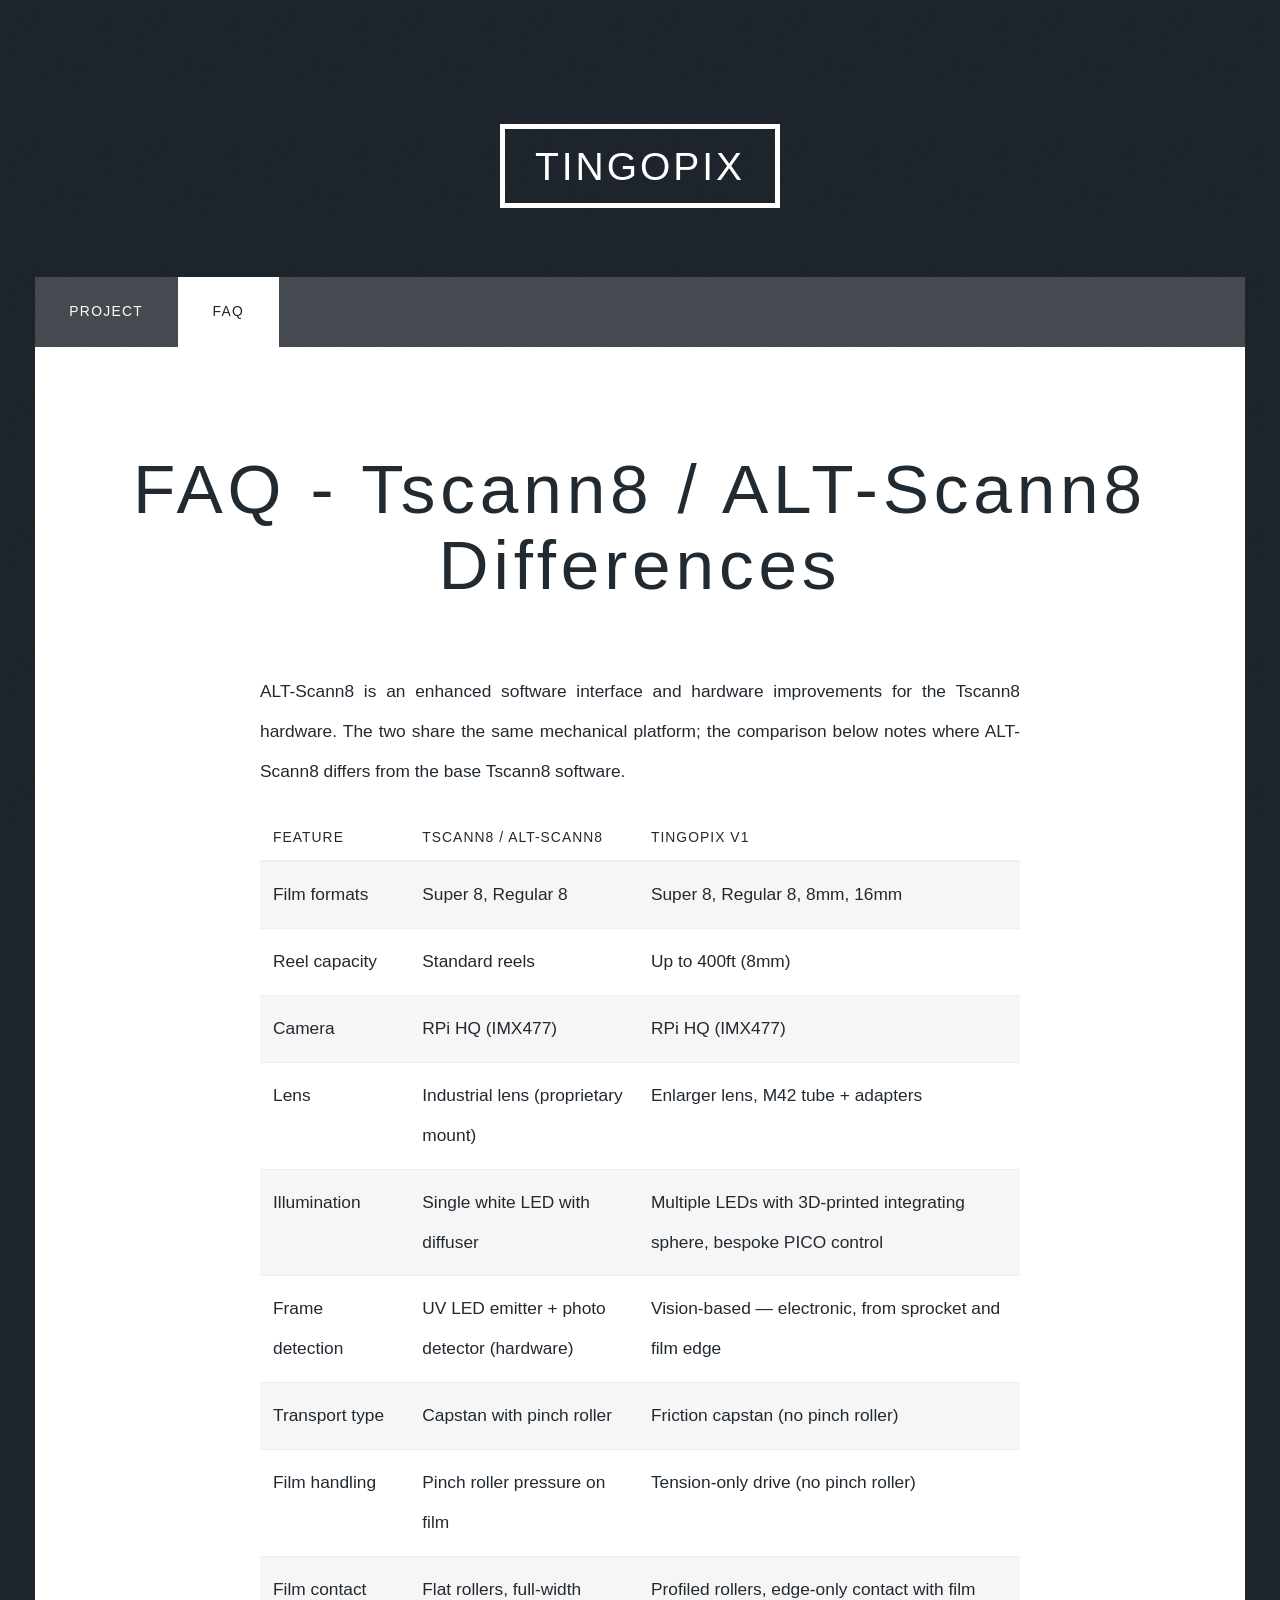
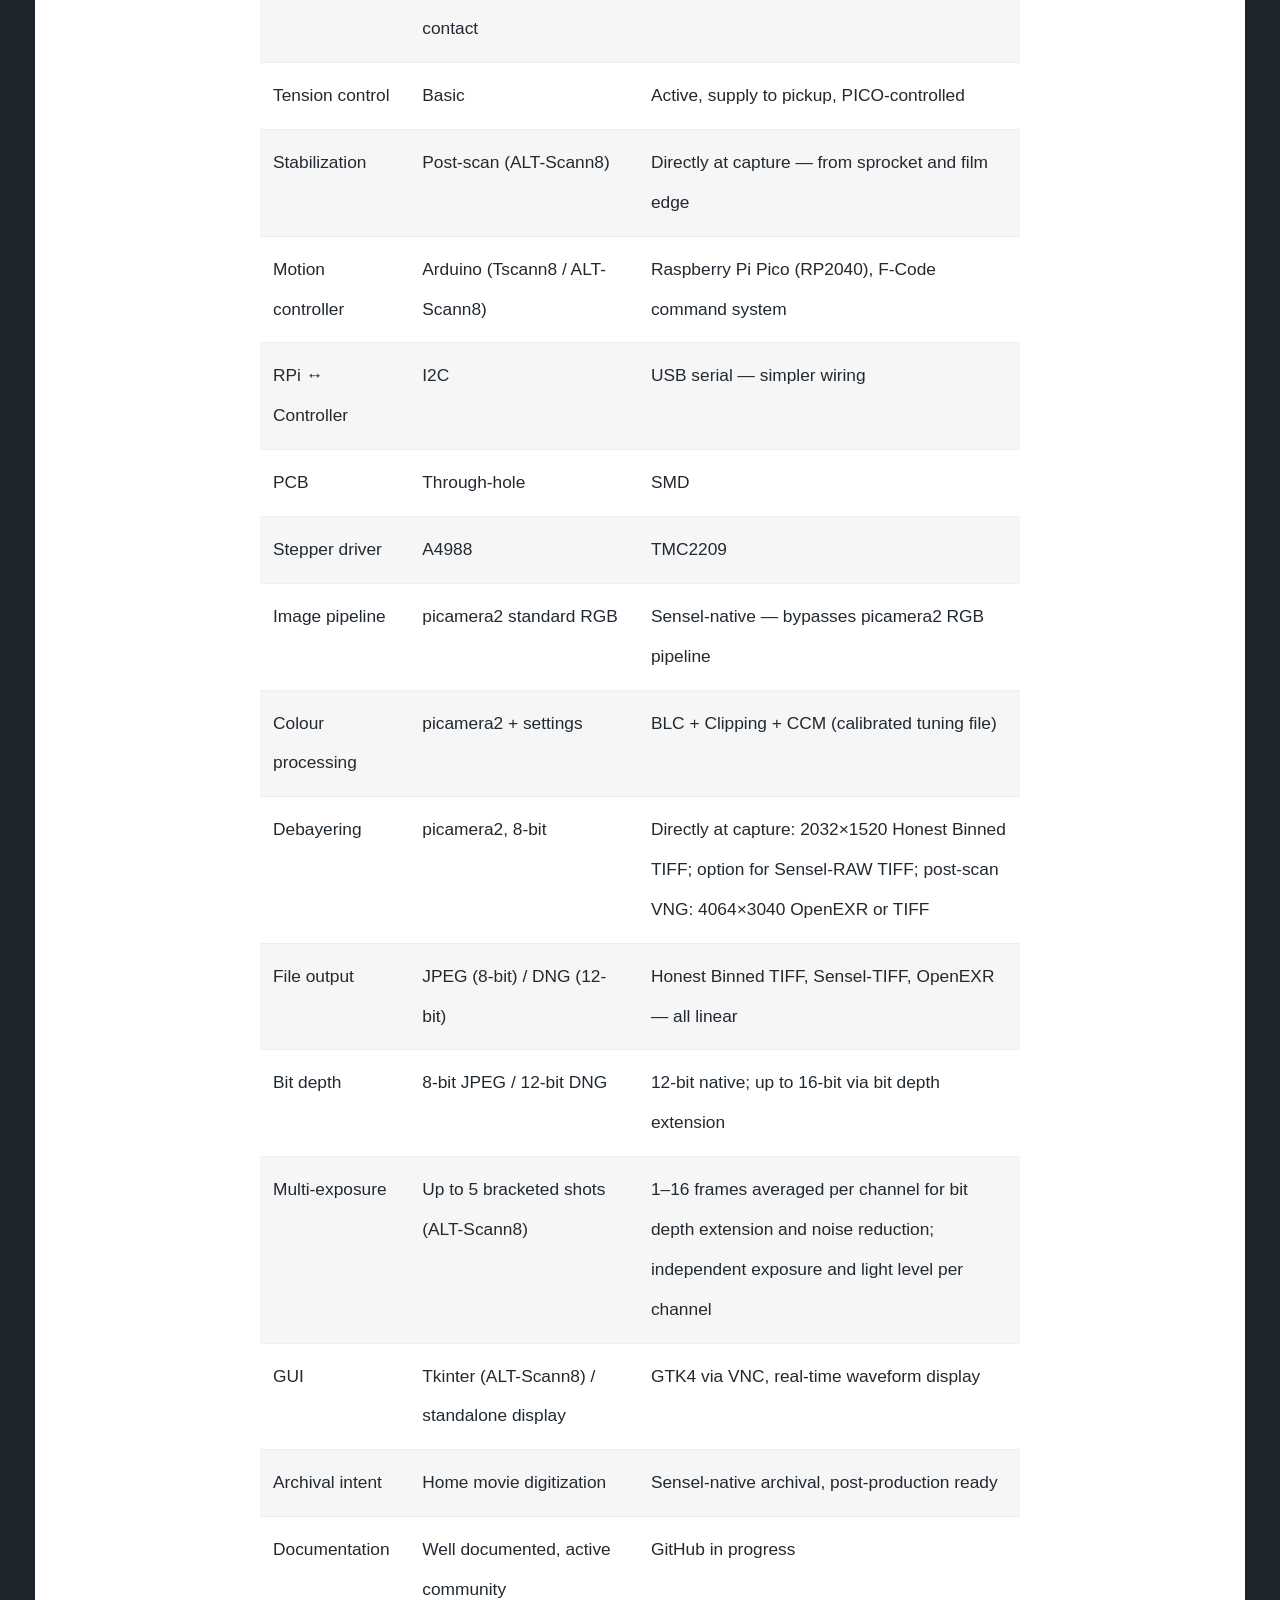
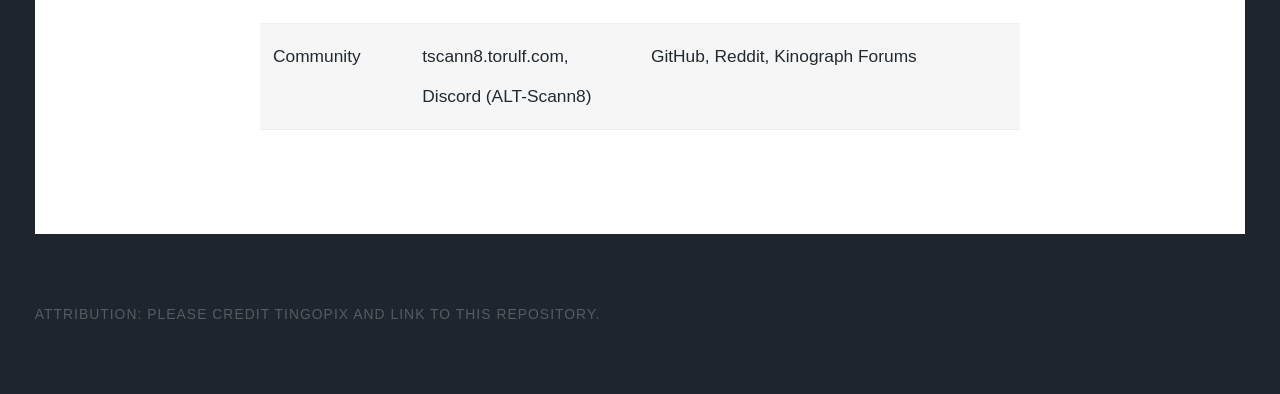
==== faq-tscann8-alt-scann8/index.html @ c9a49370 "Updated from Publii" ====
<!DOCTYPE html><html lang="en-us"><head><meta charset="utf-8"><meta http-equiv="X-UA-Compatible" content="IE=edge"><meta name="viewport" content="width=device-width,initial-scale=1,user-scalable=no"><title>FAQ - Tscann8 / ALT-Scann8 Differences - Tingopix</title><meta name="description" content="ALT-Scann8 is an enhanced software interface and hardware improvements for the Tscann8 hardware. The two share the same mechanical platform; the comparison below&hellip;"><meta name="generator" content="Publii Open-Source CMS for Static Site"><link rel="canonical" href="https://tingopix.github.io/faq-tscann8-alt-scann8/"><link rel="alternate" type="application/atom+xml" href="https://tingopix.github.io/feed.xml" title="Tingopix - RSS"><meta property="og:title" content="FAQ - Tscann8 / ALT-Scann8 Differences"><meta property="og:site_name" content="Tingopix"><meta property="og:description" content="ALT-Scann8 is an enhanced software interface and hardware improvements for the Tscann8 hardware. The two share the same mechanical platform; the comparison below&hellip;"><meta property="og:url" content="https://tingopix.github.io/faq-tscann8-alt-scann8/"><meta property="og:type" content="article"><link rel="stylesheet" href="https://tingopix.github.io/assets/css/fontawesome-all.min.css?v=85514f933f9e0b82460af63f1a403fa5"><link rel="stylesheet" href="https://tingopix.github.io/assets/css/style.css?v=fbf303c7763dff1ebc88959c16ccc90d"><noscript><link rel="stylesheet" href="https://tingopix.github.io/assets/css/noscript.css?v=efa867a99f5064d6729e4dc2008ad50b"></noscript><script type="application/ld+json">{"@context":"http://schema.org","@type":"Article","mainEntityOfPage":{"@type":"WebPage","@id":"https://tingopix.github.io/faq-tscann8-alt-scann8/"},"headline":"FAQ - Tscann8 / ALT-Scann8 Differences","datePublished":"2026-04-12T05:18-04:00","dateModified":"2026-04-12T05:22-04:00","description":"ALT-Scann8 is an enhanced software interface and hardware improvements for the Tscann8 hardware. The two share the same mechanical platform; the comparison below&hellip;","author":{"@type":"Person","name":"Tingopix","url":"https://tingopix.github.io/authors/tingopix/"},"publisher":{"@type":"Organization","name":"Tingopix"}}</script><style>#wrapper > .bg {
               background-image: url(https://tingopix.github.io/assets/images/overlay.png), linear-gradient(0deg, rgba(0, 0, 0, 0.1), rgba(0, 0, 0, 0.1)), url();
           }</style><noscript><style>img[loading] {
                    opacity: 1;
                }</style></noscript></head><body class="is-preload page-template"><div id="wrapper"><header id="header"><a class="logo" href="https://tingopix.github.io/">Tingopix</a></header><nav id="nav"><ul class="links"><li><a href="https://tingopix.github.io/" target="_self">Project</a></li><li class="active"><a href="https://tingopix.github.io/faq-tscann8-alt-scann8/" target="_self">FAQ</a></li></ul></nav><main id="main"><article class="post"><header class="major"><h1>FAQ - Tscann8 / ALT-Scann8 Differences</h1><p class="post__inner"></p></header><div class="post__inner post__entry"><p class="font-claude-response-body break-words whitespace-pre-wrap leading-[1.7]">ALT-Scann8 is an enhanced software interface and hardware improvements for the Tscann8 hardware. The two share the same mechanical platform; the comparison below notes where ALT-Scann8 differs from the base Tscann8 software.</p><div class="overflow-x-auto w-full px-2 mb-6"><table class="min-w-full border-collapse text-sm leading-[1.7] whitespace-normal"><thead class="text-left"><tr><th class="text-text-100 border-b-0.5 border-border-300/60 py-2 pr-4 align-top font-bold" scope="col">Feature</th><th class="text-text-100 border-b-0.5 border-border-300/60 py-2 pr-4 align-top font-bold" scope="col">Tscann8 / ALT-Scann8</th><th class="text-text-100 border-b-0.5 border-border-300/60 py-2 pr-4 align-top font-bold" scope="col">Tingopix v1</th></tr></thead><tbody><tr><td class="border-b-0.5 border-border-300/30 py-2 pr-4 align-top"><strong>Film formats</strong></td><td class="border-b-0.5 border-border-300/30 py-2 pr-4 align-top">Super 8, Regular 8</td><td class="border-b-0.5 border-border-300/30 py-2 pr-4 align-top">Super 8, Regular 8, 8mm, 16mm</td></tr><tr><td class="border-b-0.5 border-border-300/30 py-2 pr-4 align-top"><strong>Reel capacity</strong></td><td class="border-b-0.5 border-border-300/30 py-2 pr-4 align-top">Standard reels</td><td class="border-b-0.5 border-border-300/30 py-2 pr-4 align-top">Up to 400ft (8mm)</td></tr><tr><td class="border-b-0.5 border-border-300/30 py-2 pr-4 align-top"><strong>Camera</strong></td><td class="border-b-0.5 border-border-300/30 py-2 pr-4 align-top">RPi HQ (IMX477)</td><td class="border-b-0.5 border-border-300/30 py-2 pr-4 align-top">RPi HQ (IMX477)</td></tr><tr><td class="border-b-0.5 border-border-300/30 py-2 pr-4 align-top"><strong>Lens</strong></td><td class="border-b-0.5 border-border-300/30 py-2 pr-4 align-top">Industrial lens (proprietary mount)</td><td class="border-b-0.5 border-border-300/30 py-2 pr-4 align-top">Enlarger lens, M42 tube + adapters</td></tr><tr><td class="border-b-0.5 border-border-300/30 py-2 pr-4 align-top"><strong>Illumination</strong></td><td class="border-b-0.5 border-border-300/30 py-2 pr-4 align-top">Single white LED with diffuser</td><td class="border-b-0.5 border-border-300/30 py-2 pr-4 align-top">Multiple LEDs with 3D-printed integrating sphere, bespoke PICO control</td></tr><tr><td class="border-b-0.5 border-border-300/30 py-2 pr-4 align-top"><strong>Frame detection</strong></td><td class="border-b-0.5 border-border-300/30 py-2 pr-4 align-top">UV LED emitter + photo detector (hardware)</td><td class="border-b-0.5 border-border-300/30 py-2 pr-4 align-top">Vision-based — electronic, from sprocket and film edge</td></tr><tr><td class="border-b-0.5 border-border-300/30 py-2 pr-4 align-top"><strong>Transport type</strong></td><td class="border-b-0.5 border-border-300/30 py-2 pr-4 align-top">Capstan with pinch roller</td><td class="border-b-0.5 border-border-300/30 py-2 pr-4 align-top">Friction capstan (no pinch roller)</td></tr><tr><td class="border-b-0.5 border-border-300/30 py-2 pr-4 align-top"><strong>Film handling</strong></td><td class="border-b-0.5 border-border-300/30 py-2 pr-4 align-top">Pinch roller pressure on film</td><td class="border-b-0.5 border-border-300/30 py-2 pr-4 align-top">Tension-only drive (no pinch roller)</td></tr><tr><td class="border-b-0.5 border-border-300/30 py-2 pr-4 align-top"><strong>Film contact</strong></td><td class="border-b-0.5 border-border-300/30 py-2 pr-4 align-top">Flat rollers, full-width contact</td><td class="border-b-0.5 border-border-300/30 py-2 pr-4 align-top">Profiled rollers, edge-only contact with film</td></tr><tr><td class="border-b-0.5 border-border-300/30 py-2 pr-4 align-top"><strong>Tension control</strong></td><td class="border-b-0.5 border-border-300/30 py-2 pr-4 align-top">Basic</td><td class="border-b-0.5 border-border-300/30 py-2 pr-4 align-top">Active, supply to pickup, PICO-controlled</td></tr><tr><td class="border-b-0.5 border-border-300/30 py-2 pr-4 align-top"><strong>Stabilization</strong></td><td class="border-b-0.5 border-border-300/30 py-2 pr-4 align-top">Post-scan (ALT-Scann8)</td><td class="border-b-0.5 border-border-300/30 py-2 pr-4 align-top">Directly at capture — from sprocket and film edge</td></tr><tr><td class="border-b-0.5 border-border-300/30 py-2 pr-4 align-top"><strong>Motion controller</strong></td><td class="border-b-0.5 border-border-300/30 py-2 pr-4 align-top">Arduino (Tscann8 / ALT-Scann8)</td><td class="border-b-0.5 border-border-300/30 py-2 pr-4 align-top">Raspberry Pi Pico (RP2040), F-Code command system</td></tr><tr><td class="border-b-0.5 border-border-300/30 py-2 pr-4 align-top"><strong>RPi ↔ Controller</strong></td><td class="border-b-0.5 border-border-300/30 py-2 pr-4 align-top">I2C</td><td class="border-b-0.5 border-border-300/30 py-2 pr-4 align-top">USB serial — simpler wiring</td></tr><tr><td class="border-b-0.5 border-border-300/30 py-2 pr-4 align-top"><strong>PCB</strong></td><td class="border-b-0.5 border-border-300/30 py-2 pr-4 align-top">Through-hole</td><td class="border-b-0.5 border-border-300/30 py-2 pr-4 align-top">SMD</td></tr><tr><td class="border-b-0.5 border-border-300/30 py-2 pr-4 align-top"><strong>Stepper driver</strong></td><td class="border-b-0.5 border-border-300/30 py-2 pr-4 align-top">A4988</td><td class="border-b-0.5 border-border-300/30 py-2 pr-4 align-top">TMC2209</td></tr><tr><td class="border-b-0.5 border-border-300/30 py-2 pr-4 align-top"><strong>Image pipeline</strong></td><td class="border-b-0.5 border-border-300/30 py-2 pr-4 align-top">picamera2 standard RGB</td><td class="border-b-0.5 border-border-300/30 py-2 pr-4 align-top">Sensel-native — bypasses picamera2 RGB pipeline</td></tr><tr><td class="border-b-0.5 border-border-300/30 py-2 pr-4 align-top"><strong>Colour processing</strong></td><td class="border-b-0.5 border-border-300/30 py-2 pr-4 align-top">picamera2 + settings</td><td class="border-b-0.5 border-border-300/30 py-2 pr-4 align-top">BLC + Clipping + CCM (calibrated tuning file)</td></tr><tr><td class="border-b-0.5 border-border-300/30 py-2 pr-4 align-top"><strong>Debayering</strong></td><td class="border-b-0.5 border-border-300/30 py-2 pr-4 align-top">picamera2, 8-bit</td><td class="border-b-0.5 border-border-300/30 py-2 pr-4 align-top">Directly at capture: 2032×1520 Honest Binned TIFF; option for Sensel-RAW TIFF; post-scan VNG: 4064×3040 OpenEXR or TIFF</td></tr><tr><td class="border-b-0.5 border-border-300/30 py-2 pr-4 align-top"><strong>File output</strong></td><td class="border-b-0.5 border-border-300/30 py-2 pr-4 align-top">JPEG (8-bit) / DNG (12-bit)</td><td class="border-b-0.5 border-border-300/30 py-2 pr-4 align-top">Honest Binned TIFF, Sensel-TIFF, OpenEXR — all linear</td></tr><tr><td class="border-b-0.5 border-border-300/30 py-2 pr-4 align-top"><strong>Bit depth</strong></td><td class="border-b-0.5 border-border-300/30 py-2 pr-4 align-top">8-bit JPEG / 12-bit DNG</td><td class="border-b-0.5 border-border-300/30 py-2 pr-4 align-top">12-bit native; up to 16-bit via bit depth extension</td></tr><tr><td class="border-b-0.5 border-border-300/30 py-2 pr-4 align-top"><strong>Multi-exposure</strong></td><td class="border-b-0.5 border-border-300/30 py-2 pr-4 align-top">Up to 5 bracketed shots (ALT-Scann8)</td><td class="border-b-0.5 border-border-300/30 py-2 pr-4 align-top">1–16 frames averaged per channel for bit depth extension and noise reduction; independent exposure and light level per channel</td></tr><tr><td class="border-b-0.5 border-border-300/30 py-2 pr-4 align-top"><strong>GUI</strong></td><td class="border-b-0.5 border-border-300/30 py-2 pr-4 align-top">Tkinter (ALT-Scann8) / standalone display</td><td class="border-b-0.5 border-border-300/30 py-2 pr-4 align-top">GTK4 via VNC, real-time waveform display</td></tr><tr><td class="border-b-0.5 border-border-300/30 py-2 pr-4 align-top"><strong>Archival intent</strong></td><td class="border-b-0.5 border-border-300/30 py-2 pr-4 align-top">Home movie digitization</td><td class="border-b-0.5 border-border-300/30 py-2 pr-4 align-top">Sensel-native archival, post-production ready</td></tr><tr><td class="border-b-0.5 border-border-300/30 py-2 pr-4 align-top"><strong>Documentation</strong></td><td class="border-b-0.5 border-border-300/30 py-2 pr-4 align-top">Well documented, active community</td><td class="border-b-0.5 border-border-300/30 py-2 pr-4 align-top">GitHub in progress</td></tr><tr><td class="border-b-0.5 border-border-300/30 py-2 pr-4 align-top"><strong>Community</strong></td><td class="border-b-0.5 border-border-300/30 py-2 pr-4 align-top">tscann8.torulf.com, Discord (ALT-Scann8)</td><td class="border-b-0.5 border-border-300/30 py-2 pr-4 align-top">GitHub, Reddit, Kinograph Forums</td></tr></tbody></table></div></div></article></main><footer id="copyright"><p>Attribution: please credit Tingopix and link to this repository.</p></footer></div><script src="https://tingopix.github.io/assets/js/jquery.min.js?v=c9771cc3e90e18f5336eedbd0fffb2cf"></script><script src="https://tingopix.github.io/assets/js/jquery.scrollex.min.js?v=f89065e3d988006af9791b44561d7c90"></script><script src="https://tingopix.github.io/assets/js/jquery.scrolly.min.js?v=1ed5a78bde1476875a40f6b9ff44fc14"></script><script src="https://tingopix.github.io/assets/js/browser.min.js?v=c07298dd19048a8a69ad97e754dfe8d0"></script><script src="https://tingopix.github.io/assets/js/breakpoints.min.js?v=81a479eb099e3b187613943b085923b8"></script><script src="https://tingopix.github.io/assets/js/util.min.js?v=4201a626f8c9b614a663b3a1d7d82615"></script><script src="https://tingopix.github.io/assets/js/main.min.js?v=56233c354bd814758be8bff42f7e13a5"></script><script>/*<![CDATA[*/var images=document.querySelectorAll("img[loading]");for(var i=0;i<images.length;i++){if(images[i].complete){images[i].classList.add("is-loaded")}else{images[i].addEventListener("load",function(){this.classList.add("is-loaded")},false)}};/*]]>*/</script></body></html>
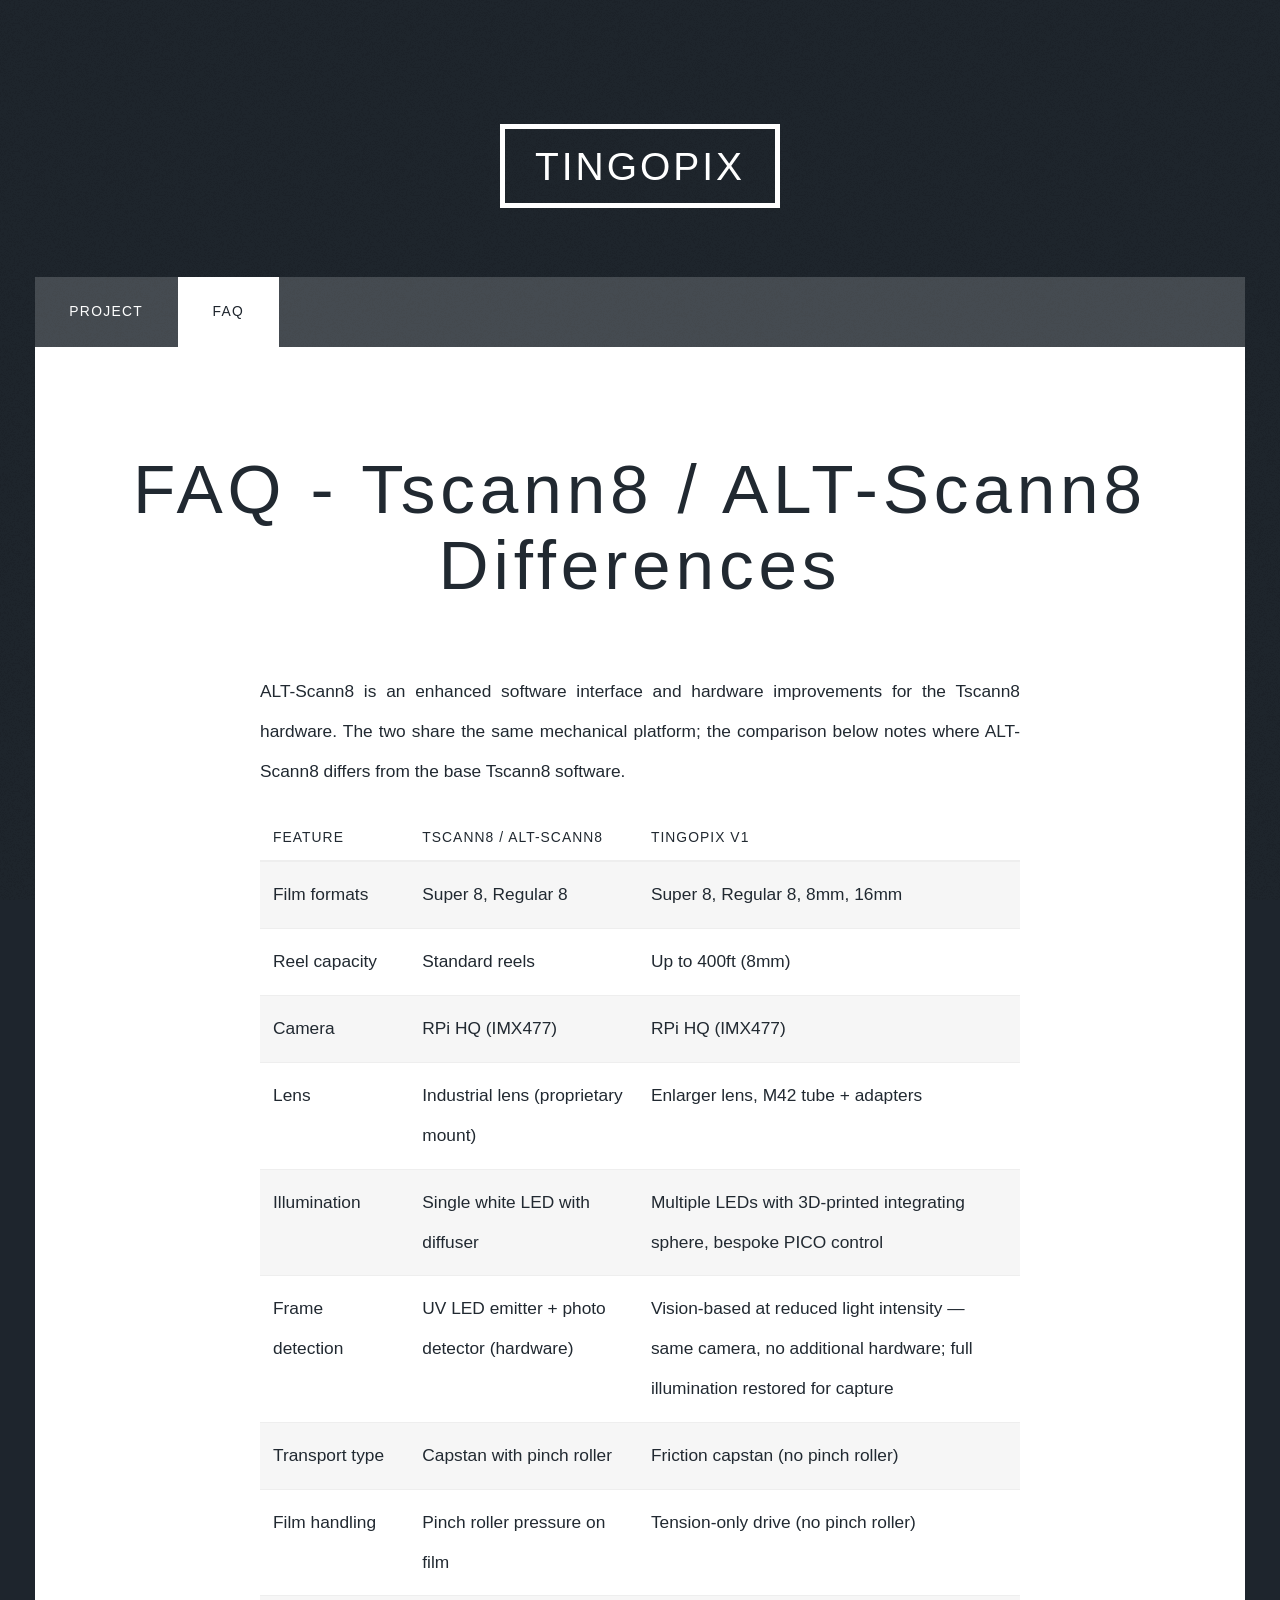
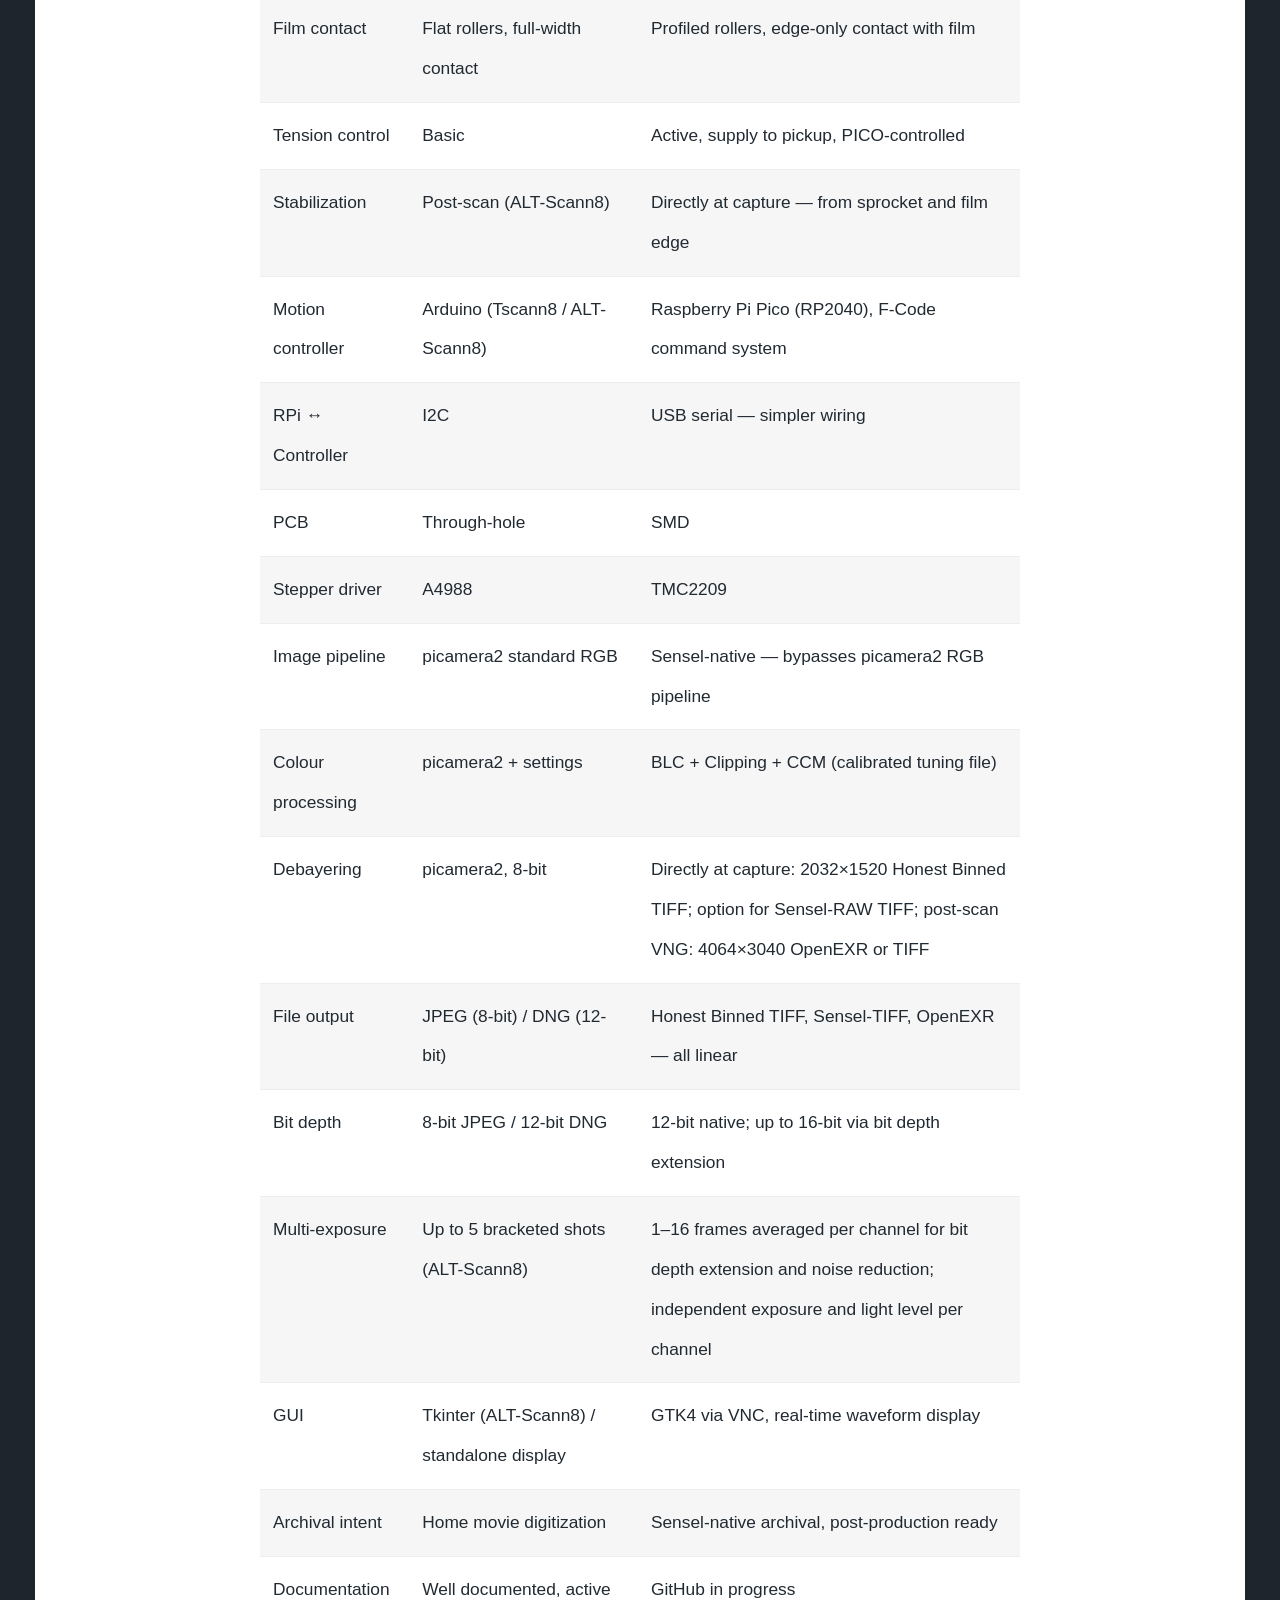
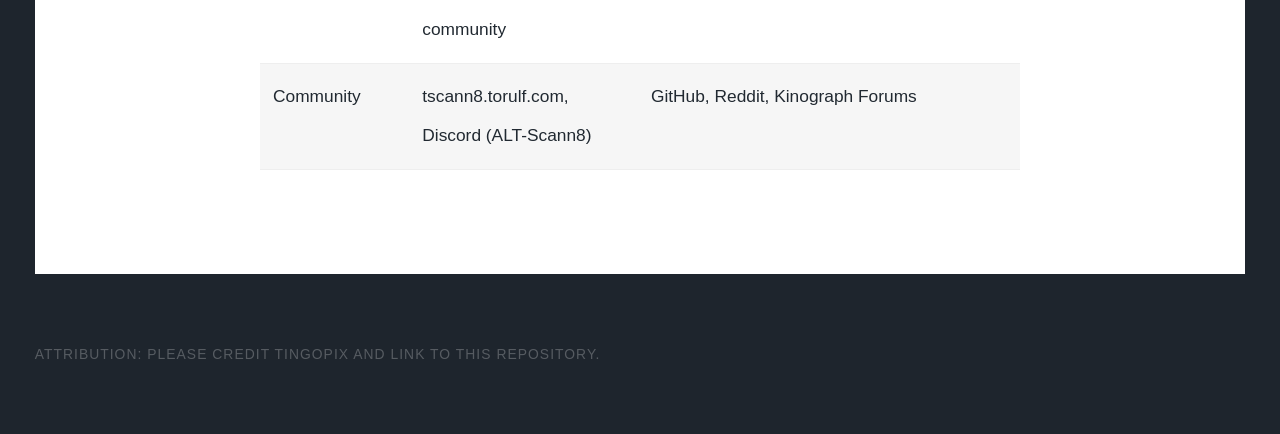
==== commit 018aee03: "Updated from Publii" ====
--- a/faq-tscann8-alt-scann8/index.html
+++ b/faq-tscann8-alt-scann8/index.html
@@ -1,5 +1,5 @@
-<!DOCTYPE html><html lang="en-us"><head><meta charset="utf-8"><meta http-equiv="X-UA-Compatible" content="IE=edge"><meta name="viewport" content="width=device-width,initial-scale=1,user-scalable=no"><title>FAQ - Tscann8 / ALT-Scann8 Differences - Tingopix</title><meta name="description" content="ALT-Scann8 is an enhanced software interface and hardware improvements for the Tscann8 hardware. The two share the same mechanical platform; the comparison below&hellip;"><meta name="generator" content="Publii Open-Source CMS for Static Site"><link rel="canonical" href="https://tingopix.github.io/faq-tscann8-alt-scann8/"><link rel="alternate" type="application/atom+xml" href="https://tingopix.github.io/feed.xml" title="Tingopix - RSS"><meta property="og:title" content="FAQ - Tscann8 / ALT-Scann8 Differences"><meta property="og:site_name" content="Tingopix"><meta property="og:description" content="ALT-Scann8 is an enhanced software interface and hardware improvements for the Tscann8 hardware. The two share the same mechanical platform; the comparison below&hellip;"><meta property="og:url" content="https://tingopix.github.io/faq-tscann8-alt-scann8/"><meta property="og:type" content="article"><link rel="stylesheet" href="https://tingopix.github.io/assets/css/fontawesome-all.min.css?v=85514f933f9e0b82460af63f1a403fa5"><link rel="stylesheet" href="https://tingopix.github.io/assets/css/style.css?v=fbf303c7763dff1ebc88959c16ccc90d"><noscript><link rel="stylesheet" href="https://tingopix.github.io/assets/css/noscript.css?v=efa867a99f5064d6729e4dc2008ad50b"></noscript><script type="application/ld+json">{"@context":"http://schema.org","@type":"Article","mainEntityOfPage":{"@type":"WebPage","@id":"https://tingopix.github.io/faq-tscann8-alt-scann8/"},"headline":"FAQ - Tscann8 / ALT-Scann8 Differences","datePublished":"2026-04-12T05:18-04:00","dateModified":"2026-04-12T05:22-04:00","description":"ALT-Scann8 is an enhanced software interface and hardware improvements for the Tscann8 hardware. The two share the same mechanical platform; the comparison below&hellip;","author":{"@type":"Person","name":"Tingopix","url":"https://tingopix.github.io/authors/tingopix/"},"publisher":{"@type":"Organization","name":"Tingopix"}}</script><style>#wrapper > .bg {
+<!DOCTYPE html><html lang="en-us"><head><meta charset="utf-8"><meta http-equiv="X-UA-Compatible" content="IE=edge"><meta name="viewport" content="width=device-width,initial-scale=1,user-scalable=no"><title>FAQ - Tscann8 / ALT-Scann8 Differences - Tingopix</title><meta name="description" content="ALT-Scann8 is an enhanced software interface and hardware improvements for the Tscann8 hardware. The two share the same mechanical platform; the comparison below&hellip;"><meta name="generator" content="Publii Open-Source CMS for Static Site"><link rel="canonical" href="https://tingopix.github.io/faq-tscann8-alt-scann8/"><link rel="alternate" type="application/atom+xml" href="https://tingopix.github.io/feed.xml" title="Tingopix - RSS"><meta property="og:title" content="FAQ - Tscann8 / ALT-Scann8 Differences"><meta property="og:site_name" content="Tingopix"><meta property="og:description" content="ALT-Scann8 is an enhanced software interface and hardware improvements for the Tscann8 hardware. The two share the same mechanical platform; the comparison below&hellip;"><meta property="og:url" content="https://tingopix.github.io/faq-tscann8-alt-scann8/"><meta property="og:type" content="article"><link rel="stylesheet" href="https://tingopix.github.io/assets/css/fontawesome-all.min.css?v=85514f933f9e0b82460af63f1a403fa5"><link rel="stylesheet" href="https://tingopix.github.io/assets/css/style.css?v=fbf303c7763dff1ebc88959c16ccc90d"><noscript><link rel="stylesheet" href="https://tingopix.github.io/assets/css/noscript.css?v=efa867a99f5064d6729e4dc2008ad50b"></noscript><script type="application/ld+json">{"@context":"http://schema.org","@type":"Article","mainEntityOfPage":{"@type":"WebPage","@id":"https://tingopix.github.io/faq-tscann8-alt-scann8/"},"headline":"FAQ - Tscann8 / ALT-Scann8 Differences","datePublished":"2026-04-12T05:18-04:00","dateModified":"2026-04-12T05:35-04:00","description":"ALT-Scann8 is an enhanced software interface and hardware improvements for the Tscann8 hardware. The two share the same mechanical platform; the comparison below&hellip;","author":{"@type":"Person","name":"Tingopix","url":"https://tingopix.github.io/authors/tingopix/"},"publisher":{"@type":"Organization","name":"Tingopix"}}</script><style>#wrapper > .bg {
                background-image: url(https://tingopix.github.io/assets/images/overlay.png), linear-gradient(0deg, rgba(0, 0, 0, 0.1), rgba(0, 0, 0, 0.1)), url();
            }</style><noscript><style>img[loading] {
                     opacity: 1;
-                }</style></noscript></head><body class="is-preload page-template"><div id="wrapper"><header id="header"><a class="logo" href="https://tingopix.github.io/">Tingopix</a></header><nav id="nav"><ul class="links"><li><a href="https://tingopix.github.io/" target="_self">Project</a></li><li class="active"><a href="https://tingopix.github.io/faq-tscann8-alt-scann8/" target="_self">FAQ</a></li></ul></nav><main id="main"><article class="post"><header class="major"><h1>FAQ - Tscann8 / ALT-Scann8 Differences</h1><p class="post__inner"></p></header><div class="post__inner post__entry"><p class="font-claude-response-body break-words whitespace-pre-wrap leading-[1.7]">ALT-Scann8 is an enhanced software interface and hardware improvements for the Tscann8 hardware. The two share the same mechanical platform; the comparison below notes where ALT-Scann8 differs from the base Tscann8 software.</p><div class="overflow-x-auto w-full px-2 mb-6"><table class="min-w-full border-collapse text-sm leading-[1.7] whitespace-normal"><thead class="text-left"><tr><th class="text-text-100 border-b-0.5 border-border-300/60 py-2 pr-4 align-top font-bold" scope="col">Feature</th><th class="text-text-100 border-b-0.5 border-border-300/60 py-2 pr-4 align-top font-bold" scope="col">Tscann8 / ALT-Scann8</th><th class="text-text-100 border-b-0.5 border-border-300/60 py-2 pr-4 align-top font-bold" scope="col">Tingopix v1</th></tr></thead><tbody><tr><td class="border-b-0.5 border-border-300/30 py-2 pr-4 align-top"><strong>Film formats</strong></td><td class="border-b-0.5 border-border-300/30 py-2 pr-4 align-top">Super 8, Regular 8</td><td class="border-b-0.5 border-border-300/30 py-2 pr-4 align-top">Super 8, Regular 8, 8mm, 16mm</td></tr><tr><td class="border-b-0.5 border-border-300/30 py-2 pr-4 align-top"><strong>Reel capacity</strong></td><td class="border-b-0.5 border-border-300/30 py-2 pr-4 align-top">Standard reels</td><td class="border-b-0.5 border-border-300/30 py-2 pr-4 align-top">Up to 400ft (8mm)</td></tr><tr><td class="border-b-0.5 border-border-300/30 py-2 pr-4 align-top"><strong>Camera</strong></td><td class="border-b-0.5 border-border-300/30 py-2 pr-4 align-top">RPi HQ (IMX477)</td><td class="border-b-0.5 border-border-300/30 py-2 pr-4 align-top">RPi HQ (IMX477)</td></tr><tr><td class="border-b-0.5 border-border-300/30 py-2 pr-4 align-top"><strong>Lens</strong></td><td class="border-b-0.5 border-border-300/30 py-2 pr-4 align-top">Industrial lens (proprietary mount)</td><td class="border-b-0.5 border-border-300/30 py-2 pr-4 align-top">Enlarger lens, M42 tube + adapters</td></tr><tr><td class="border-b-0.5 border-border-300/30 py-2 pr-4 align-top"><strong>Illumination</strong></td><td class="border-b-0.5 border-border-300/30 py-2 pr-4 align-top">Single white LED with diffuser</td><td class="border-b-0.5 border-border-300/30 py-2 pr-4 align-top">Multiple LEDs with 3D-printed integrating sphere, bespoke PICO control</td></tr><tr><td class="border-b-0.5 border-border-300/30 py-2 pr-4 align-top"><strong>Frame detection</strong></td><td class="border-b-0.5 border-border-300/30 py-2 pr-4 align-top">UV LED emitter + photo detector (hardware)</td><td class="border-b-0.5 border-border-300/30 py-2 pr-4 align-top">Vision-based — electronic, from sprocket and film edge</td></tr><tr><td class="border-b-0.5 border-border-300/30 py-2 pr-4 align-top"><strong>Transport type</strong></td><td class="border-b-0.5 border-border-300/30 py-2 pr-4 align-top">Capstan with pinch roller</td><td class="border-b-0.5 border-border-300/30 py-2 pr-4 align-top">Friction capstan (no pinch roller)</td></tr><tr><td class="border-b-0.5 border-border-300/30 py-2 pr-4 align-top"><strong>Film handling</strong></td><td class="border-b-0.5 border-border-300/30 py-2 pr-4 align-top">Pinch roller pressure on film</td><td class="border-b-0.5 border-border-300/30 py-2 pr-4 align-top">Tension-only drive (no pinch roller)</td></tr><tr><td class="border-b-0.5 border-border-300/30 py-2 pr-4 align-top"><strong>Film contact</strong></td><td class="border-b-0.5 border-border-300/30 py-2 pr-4 align-top">Flat rollers, full-width contact</td><td class="border-b-0.5 border-border-300/30 py-2 pr-4 align-top">Profiled rollers, edge-only contact with film</td></tr><tr><td class="border-b-0.5 border-border-300/30 py-2 pr-4 align-top"><strong>Tension control</strong></td><td class="border-b-0.5 border-border-300/30 py-2 pr-4 align-top">Basic</td><td class="border-b-0.5 border-border-300/30 py-2 pr-4 align-top">Active, supply to pickup, PICO-controlled</td></tr><tr><td class="border-b-0.5 border-border-300/30 py-2 pr-4 align-top"><strong>Stabilization</strong></td><td class="border-b-0.5 border-border-300/30 py-2 pr-4 align-top">Post-scan (ALT-Scann8)</td><td class="border-b-0.5 border-border-300/30 py-2 pr-4 align-top">Directly at capture — from sprocket and film edge</td></tr><tr><td class="border-b-0.5 border-border-300/30 py-2 pr-4 align-top"><strong>Motion controller</strong></td><td class="border-b-0.5 border-border-300/30 py-2 pr-4 align-top">Arduino (Tscann8 / ALT-Scann8)</td><td class="border-b-0.5 border-border-300/30 py-2 pr-4 align-top">Raspberry Pi Pico (RP2040), F-Code command system</td></tr><tr><td class="border-b-0.5 border-border-300/30 py-2 pr-4 align-top"><strong>RPi ↔ Controller</strong></td><td class="border-b-0.5 border-border-300/30 py-2 pr-4 align-top">I2C</td><td class="border-b-0.5 border-border-300/30 py-2 pr-4 align-top">USB serial — simpler wiring</td></tr><tr><td class="border-b-0.5 border-border-300/30 py-2 pr-4 align-top"><strong>PCB</strong></td><td class="border-b-0.5 border-border-300/30 py-2 pr-4 align-top">Through-hole</td><td class="border-b-0.5 border-border-300/30 py-2 pr-4 align-top">SMD</td></tr><tr><td class="border-b-0.5 border-border-300/30 py-2 pr-4 align-top"><strong>Stepper driver</strong></td><td class="border-b-0.5 border-border-300/30 py-2 pr-4 align-top">A4988</td><td class="border-b-0.5 border-border-300/30 py-2 pr-4 align-top">TMC2209</td></tr><tr><td class="border-b-0.5 border-border-300/30 py-2 pr-4 align-top"><strong>Image pipeline</strong></td><td class="border-b-0.5 border-border-300/30 py-2 pr-4 align-top">picamera2 standard RGB</td><td class="border-b-0.5 border-border-300/30 py-2 pr-4 align-top">Sensel-native — bypasses picamera2 RGB pipeline</td></tr><tr><td class="border-b-0.5 border-border-300/30 py-2 pr-4 align-top"><strong>Colour processing</strong></td><td class="border-b-0.5 border-border-300/30 py-2 pr-4 align-top">picamera2 + settings</td><td class="border-b-0.5 border-border-300/30 py-2 pr-4 align-top">BLC + Clipping + CCM (calibrated tuning file)</td></tr><tr><td class="border-b-0.5 border-border-300/30 py-2 pr-4 align-top"><strong>Debayering</strong></td><td class="border-b-0.5 border-border-300/30 py-2 pr-4 align-top">picamera2, 8-bit</td><td class="border-b-0.5 border-border-300/30 py-2 pr-4 align-top">Directly at capture: 2032×1520 Honest Binned TIFF; option for Sensel-RAW TIFF; post-scan VNG: 4064×3040 OpenEXR or TIFF</td></tr><tr><td class="border-b-0.5 border-border-300/30 py-2 pr-4 align-top"><strong>File output</strong></td><td class="border-b-0.5 border-border-300/30 py-2 pr-4 align-top">JPEG (8-bit) / DNG (12-bit)</td><td class="border-b-0.5 border-border-300/30 py-2 pr-4 align-top">Honest Binned TIFF, Sensel-TIFF, OpenEXR — all linear</td></tr><tr><td class="border-b-0.5 border-border-300/30 py-2 pr-4 align-top"><strong>Bit depth</strong></td><td class="border-b-0.5 border-border-300/30 py-2 pr-4 align-top">8-bit JPEG / 12-bit DNG</td><td class="border-b-0.5 border-border-300/30 py-2 pr-4 align-top">12-bit native; up to 16-bit via bit depth extension</td></tr><tr><td class="border-b-0.5 border-border-300/30 py-2 pr-4 align-top"><strong>Multi-exposure</strong></td><td class="border-b-0.5 border-border-300/30 py-2 pr-4 align-top">Up to 5 bracketed shots (ALT-Scann8)</td><td class="border-b-0.5 border-border-300/30 py-2 pr-4 align-top">1–16 frames averaged per channel for bit depth extension and noise reduction; independent exposure and light level per channel</td></tr><tr><td class="border-b-0.5 border-border-300/30 py-2 pr-4 align-top"><strong>GUI</strong></td><td class="border-b-0.5 border-border-300/30 py-2 pr-4 align-top">Tkinter (ALT-Scann8) / standalone display</td><td class="border-b-0.5 border-border-300/30 py-2 pr-4 align-top">GTK4 via VNC, real-time waveform display</td></tr><tr><td class="border-b-0.5 border-border-300/30 py-2 pr-4 align-top"><strong>Archival intent</strong></td><td class="border-b-0.5 border-border-300/30 py-2 pr-4 align-top">Home movie digitization</td><td class="border-b-0.5 border-border-300/30 py-2 pr-4 align-top">Sensel-native archival, post-production ready</td></tr><tr><td class="border-b-0.5 border-border-300/30 py-2 pr-4 align-top"><strong>Documentation</strong></td><td class="border-b-0.5 border-border-300/30 py-2 pr-4 align-top">Well documented, active community</td><td class="border-b-0.5 border-border-300/30 py-2 pr-4 align-top">GitHub in progress</td></tr><tr><td class="border-b-0.5 border-border-300/30 py-2 pr-4 align-top"><strong>Community</strong></td><td class="border-b-0.5 border-border-300/30 py-2 pr-4 align-top">tscann8.torulf.com, Discord (ALT-Scann8)</td><td class="border-b-0.5 border-border-300/30 py-2 pr-4 align-top">GitHub, Reddit, Kinograph Forums</td></tr></tbody></table></div></div></article></main><footer id="copyright"><p>Attribution: please credit Tingopix and link to this repository.</p></footer></div><script src="https://tingopix.github.io/assets/js/jquery.min.js?v=c9771cc3e90e18f5336eedbd0fffb2cf"></script><script src="https://tingopix.github.io/assets/js/jquery.scrollex.min.js?v=f89065e3d988006af9791b44561d7c90"></script><script src="https://tingopix.github.io/assets/js/jquery.scrolly.min.js?v=1ed5a78bde1476875a40f6b9ff44fc14"></script><script src="https://tingopix.github.io/assets/js/browser.min.js?v=c07298dd19048a8a69ad97e754dfe8d0"></script><script src="https://tingopix.github.io/assets/js/breakpoints.min.js?v=81a479eb099e3b187613943b085923b8"></script><script src="https://tingopix.github.io/assets/js/util.min.js?v=4201a626f8c9b614a663b3a1d7d82615"></script><script src="https://tingopix.github.io/assets/js/main.min.js?v=56233c354bd814758be8bff42f7e13a5"></script><script>/*<![CDATA[*/var images=document.querySelectorAll("img[loading]");for(var i=0;i<images.length;i++){if(images[i].complete){images[i].classList.add("is-loaded")}else{images[i].addEventListener("load",function(){this.classList.add("is-loaded")},false)}};/*]]>*/</script></body></html>+                }</style></noscript></head><body class="is-preload page-template"><div id="wrapper"><header id="header"><a class="logo" href="https://tingopix.github.io/">Tingopix</a></header><nav id="nav"><ul class="links"><li><a href="https://tingopix.github.io/" target="_self">Project</a></li><li class="active"><a href="https://tingopix.github.io/faq-tscann8-alt-scann8/" target="_self">FAQ</a></li></ul></nav><main id="main"><article class="post"><header class="major"><h1>FAQ - Tscann8 / ALT-Scann8 Differences</h1><p class="post__inner"></p></header><div class="post__inner post__entry"><p class="font-claude-response-body break-words whitespace-pre-wrap leading-[1.7]">ALT-Scann8 is an enhanced software interface and hardware improvements for the Tscann8 hardware. The two share the same mechanical platform; the comparison below notes where ALT-Scann8 differs from the base Tscann8 software.</p><div class="overflow-x-auto w-full px-2 mb-6"><table class="min-w-full border-collapse text-sm leading-[1.7] whitespace-normal"><thead class="text-left"><tr><th class="text-text-100 border-b-0.5 border-border-300/60 py-2 pr-4 align-top font-bold" scope="col">Feature</th><th class="text-text-100 border-b-0.5 border-border-300/60 py-2 pr-4 align-top font-bold" scope="col">Tscann8 / ALT-Scann8</th><th class="text-text-100 border-b-0.5 border-border-300/60 py-2 pr-4 align-top font-bold" scope="col">Tingopix v1</th></tr></thead><tbody><tr><td class="border-b-0.5 border-border-300/30 py-2 pr-4 align-top"><strong>Film formats</strong></td><td class="border-b-0.5 border-border-300/30 py-2 pr-4 align-top">Super 8, Regular 8</td><td class="border-b-0.5 border-border-300/30 py-2 pr-4 align-top">Super 8, Regular 8, 8mm, 16mm</td></tr><tr><td class="border-b-0.5 border-border-300/30 py-2 pr-4 align-top"><strong>Reel capacity</strong></td><td class="border-b-0.5 border-border-300/30 py-2 pr-4 align-top">Standard reels</td><td class="border-b-0.5 border-border-300/30 py-2 pr-4 align-top">Up to 400ft (8mm)</td></tr><tr><td class="border-b-0.5 border-border-300/30 py-2 pr-4 align-top"><strong>Camera</strong></td><td class="border-b-0.5 border-border-300/30 py-2 pr-4 align-top">RPi HQ (IMX477)</td><td class="border-b-0.5 border-border-300/30 py-2 pr-4 align-top">RPi HQ (IMX477)</td></tr><tr><td class="border-b-0.5 border-border-300/30 py-2 pr-4 align-top"><strong>Lens</strong></td><td class="border-b-0.5 border-border-300/30 py-2 pr-4 align-top">Industrial lens (proprietary mount)</td><td class="border-b-0.5 border-border-300/30 py-2 pr-4 align-top">Enlarger lens, M42 tube + adapters</td></tr><tr><td class="border-b-0.5 border-border-300/30 py-2 pr-4 align-top"><strong>Illumination</strong></td><td class="border-b-0.5 border-border-300/30 py-2 pr-4 align-top">Single white LED with diffuser</td><td class="border-b-0.5 border-border-300/30 py-2 pr-4 align-top">Multiple LEDs with 3D-printed integrating sphere, bespoke PICO control</td></tr><tr><td class="border-b-0.5 border-border-300/30 py-2 pr-4 align-top"><strong>Frame detection</strong></td><td class="border-b-0.5 border-border-300/30 py-2 pr-4 align-top">UV LED emitter + photo detector (hardware)</td><td class="border-b-0.5 border-border-300/30 py-2 pr-4 align-top">Vision-based at reduced light intensity — same camera, no additional hardware; full illumination restored for capture</td></tr><tr><td class="border-b-0.5 border-border-300/30 py-2 pr-4 align-top"><strong>Transport type</strong></td><td class="border-b-0.5 border-border-300/30 py-2 pr-4 align-top">Capstan with pinch roller</td><td class="border-b-0.5 border-border-300/30 py-2 pr-4 align-top">Friction capstan (no pinch roller)</td></tr><tr><td class="border-b-0.5 border-border-300/30 py-2 pr-4 align-top"><strong>Film handling</strong></td><td class="border-b-0.5 border-border-300/30 py-2 pr-4 align-top">Pinch roller pressure on film</td><td class="border-b-0.5 border-border-300/30 py-2 pr-4 align-top">Tension-only drive (no pinch roller)</td></tr><tr><td class="border-b-0.5 border-border-300/30 py-2 pr-4 align-top"><strong>Film contact</strong></td><td class="border-b-0.5 border-border-300/30 py-2 pr-4 align-top">Flat rollers, full-width contact</td><td class="border-b-0.5 border-border-300/30 py-2 pr-4 align-top">Profiled rollers, edge-only contact with film</td></tr><tr><td class="border-b-0.5 border-border-300/30 py-2 pr-4 align-top"><strong>Tension control</strong></td><td class="border-b-0.5 border-border-300/30 py-2 pr-4 align-top">Basic</td><td class="border-b-0.5 border-border-300/30 py-2 pr-4 align-top">Active, supply to pickup, PICO-controlled</td></tr><tr><td class="border-b-0.5 border-border-300/30 py-2 pr-4 align-top"><strong>Stabilization</strong></td><td class="border-b-0.5 border-border-300/30 py-2 pr-4 align-top">Post-scan (ALT-Scann8)</td><td class="border-b-0.5 border-border-300/30 py-2 pr-4 align-top">Directly at capture — from sprocket and film edge</td></tr><tr><td class="border-b-0.5 border-border-300/30 py-2 pr-4 align-top"><strong>Motion controller</strong></td><td class="border-b-0.5 border-border-300/30 py-2 pr-4 align-top">Arduino (Tscann8 / ALT-Scann8)</td><td class="border-b-0.5 border-border-300/30 py-2 pr-4 align-top">Raspberry Pi Pico (RP2040), F-Code command system</td></tr><tr><td class="border-b-0.5 border-border-300/30 py-2 pr-4 align-top"><strong>RPi ↔ Controller</strong></td><td class="border-b-0.5 border-border-300/30 py-2 pr-4 align-top">I2C</td><td class="border-b-0.5 border-border-300/30 py-2 pr-4 align-top">USB serial — simpler wiring</td></tr><tr><td class="border-b-0.5 border-border-300/30 py-2 pr-4 align-top"><strong>PCB</strong></td><td class="border-b-0.5 border-border-300/30 py-2 pr-4 align-top">Through-hole</td><td class="border-b-0.5 border-border-300/30 py-2 pr-4 align-top">SMD</td></tr><tr><td class="border-b-0.5 border-border-300/30 py-2 pr-4 align-top"><strong>Stepper driver</strong></td><td class="border-b-0.5 border-border-300/30 py-2 pr-4 align-top">A4988</td><td class="border-b-0.5 border-border-300/30 py-2 pr-4 align-top">TMC2209</td></tr><tr><td class="border-b-0.5 border-border-300/30 py-2 pr-4 align-top"><strong>Image pipeline</strong></td><td class="border-b-0.5 border-border-300/30 py-2 pr-4 align-top">picamera2 standard RGB</td><td class="border-b-0.5 border-border-300/30 py-2 pr-4 align-top">Sensel-native — bypasses picamera2 RGB pipeline</td></tr><tr><td class="border-b-0.5 border-border-300/30 py-2 pr-4 align-top"><strong>Colour processing</strong></td><td class="border-b-0.5 border-border-300/30 py-2 pr-4 align-top">picamera2 + settings</td><td class="border-b-0.5 border-border-300/30 py-2 pr-4 align-top">BLC + Clipping + CCM (calibrated tuning file)</td></tr><tr><td class="border-b-0.5 border-border-300/30 py-2 pr-4 align-top"><strong>Debayering</strong></td><td class="border-b-0.5 border-border-300/30 py-2 pr-4 align-top">picamera2, 8-bit</td><td class="border-b-0.5 border-border-300/30 py-2 pr-4 align-top">Directly at capture: 2032×1520 Honest Binned TIFF; option for Sensel-RAW TIFF; post-scan VNG: 4064×3040 OpenEXR or TIFF</td></tr><tr><td class="border-b-0.5 border-border-300/30 py-2 pr-4 align-top"><strong>File output</strong></td><td class="border-b-0.5 border-border-300/30 py-2 pr-4 align-top">JPEG (8-bit) / DNG (12-bit)</td><td class="border-b-0.5 border-border-300/30 py-2 pr-4 align-top">Honest Binned TIFF, Sensel-TIFF, OpenEXR — all linear</td></tr><tr><td class="border-b-0.5 border-border-300/30 py-2 pr-4 align-top"><strong>Bit depth</strong></td><td class="border-b-0.5 border-border-300/30 py-2 pr-4 align-top">8-bit JPEG / 12-bit DNG</td><td class="border-b-0.5 border-border-300/30 py-2 pr-4 align-top">12-bit native; up to 16-bit via bit depth extension</td></tr><tr><td class="border-b-0.5 border-border-300/30 py-2 pr-4 align-top"><strong>Multi-exposure</strong></td><td class="border-b-0.5 border-border-300/30 py-2 pr-4 align-top">Up to 5 bracketed shots (ALT-Scann8)</td><td class="border-b-0.5 border-border-300/30 py-2 pr-4 align-top">1–16 frames averaged per channel for bit depth extension and noise reduction; independent exposure and light level per channel</td></tr><tr><td class="border-b-0.5 border-border-300/30 py-2 pr-4 align-top"><strong>GUI</strong></td><td class="border-b-0.5 border-border-300/30 py-2 pr-4 align-top">Tkinter (ALT-Scann8) / standalone display</td><td class="border-b-0.5 border-border-300/30 py-2 pr-4 align-top">GTK4 via VNC, real-time waveform display</td></tr><tr><td class="border-b-0.5 border-border-300/30 py-2 pr-4 align-top"><strong>Archival intent</strong></td><td class="border-b-0.5 border-border-300/30 py-2 pr-4 align-top">Home movie digitization</td><td class="border-b-0.5 border-border-300/30 py-2 pr-4 align-top">Sensel-native archival, post-production ready</td></tr><tr><td class="border-b-0.5 border-border-300/30 py-2 pr-4 align-top"><strong>Documentation</strong></td><td class="border-b-0.5 border-border-300/30 py-2 pr-4 align-top">Well documented, active community</td><td class="border-b-0.5 border-border-300/30 py-2 pr-4 align-top">GitHub in progress</td></tr><tr><td class="border-b-0.5 border-border-300/30 py-2 pr-4 align-top"><strong>Community</strong></td><td class="border-b-0.5 border-border-300/30 py-2 pr-4 align-top">tscann8.torulf.com, Discord (ALT-Scann8)</td><td class="border-b-0.5 border-border-300/30 py-2 pr-4 align-top">GitHub, Reddit, Kinograph Forums</td></tr></tbody></table></div></div></article></main><footer id="copyright"><p>Attribution: please credit Tingopix and link to this repository.</p></footer></div><script src="https://tingopix.github.io/assets/js/jquery.min.js?v=c9771cc3e90e18f5336eedbd0fffb2cf"></script><script src="https://tingopix.github.io/assets/js/jquery.scrollex.min.js?v=f89065e3d988006af9791b44561d7c90"></script><script src="https://tingopix.github.io/assets/js/jquery.scrolly.min.js?v=1ed5a78bde1476875a40f6b9ff44fc14"></script><script src="https://tingopix.github.io/assets/js/browser.min.js?v=c07298dd19048a8a69ad97e754dfe8d0"></script><script src="https://tingopix.github.io/assets/js/breakpoints.min.js?v=81a479eb099e3b187613943b085923b8"></script><script src="https://tingopix.github.io/assets/js/util.min.js?v=4201a626f8c9b614a663b3a1d7d82615"></script><script src="https://tingopix.github.io/assets/js/main.min.js?v=56233c354bd814758be8bff42f7e13a5"></script><script>/*<![CDATA[*/var images=document.querySelectorAll("img[loading]");for(var i=0;i<images.length;i++){if(images[i].complete){images[i].classList.add("is-loaded")}else{images[i].addEventListener("load",function(){this.classList.add("is-loaded")},false)}};/*]]>*/</script></body></html>
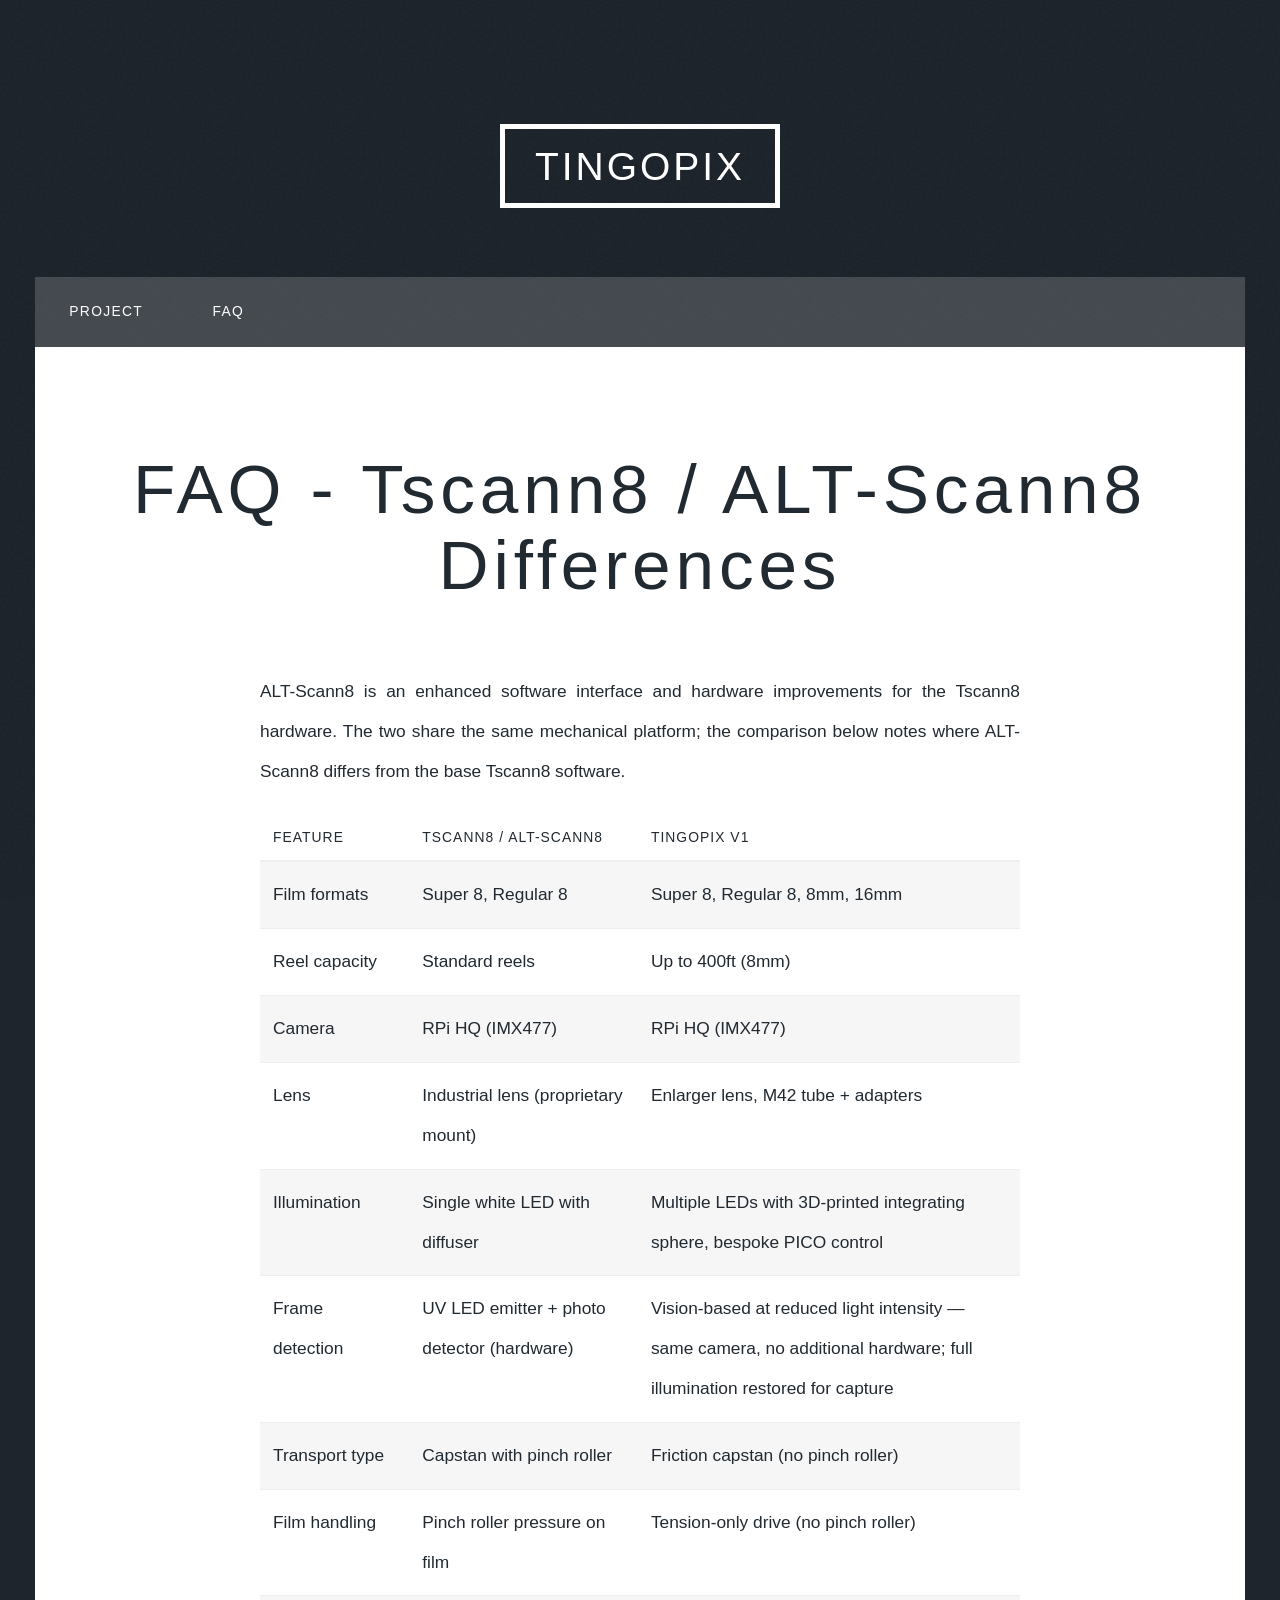
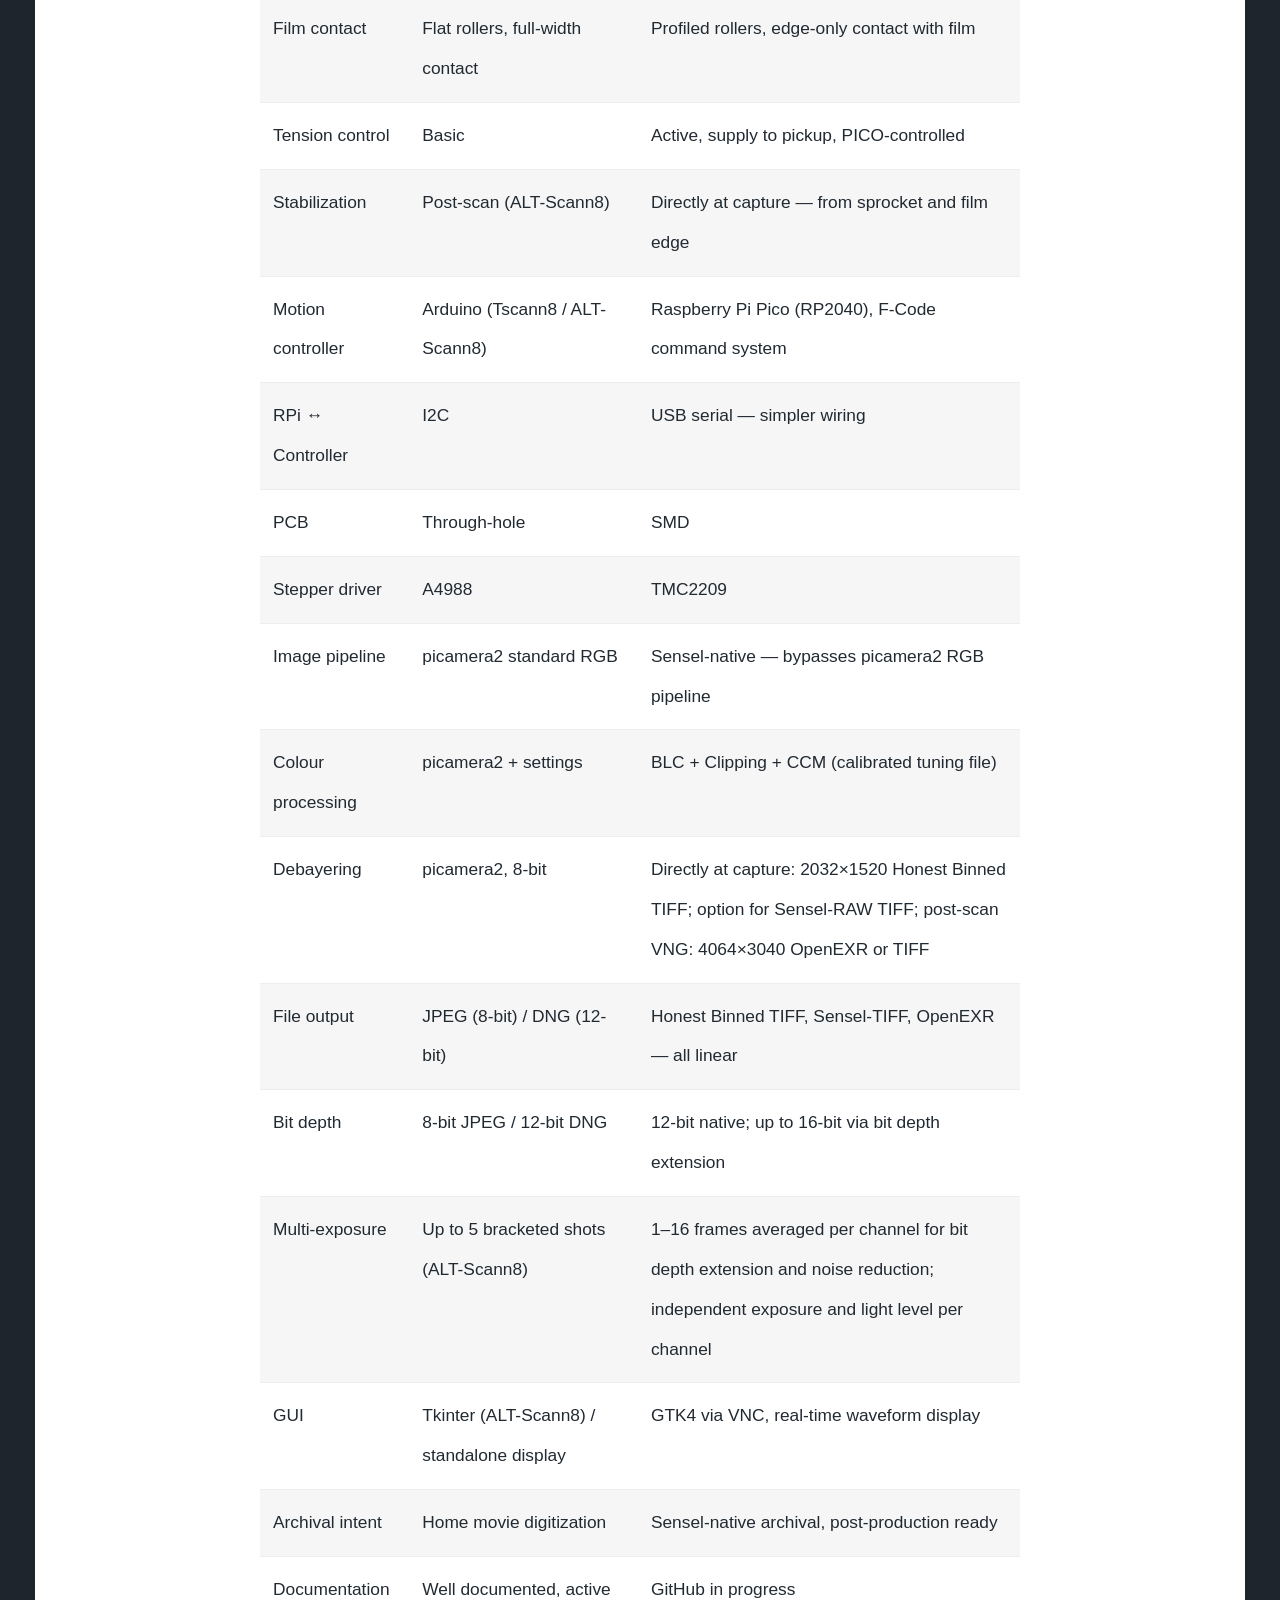
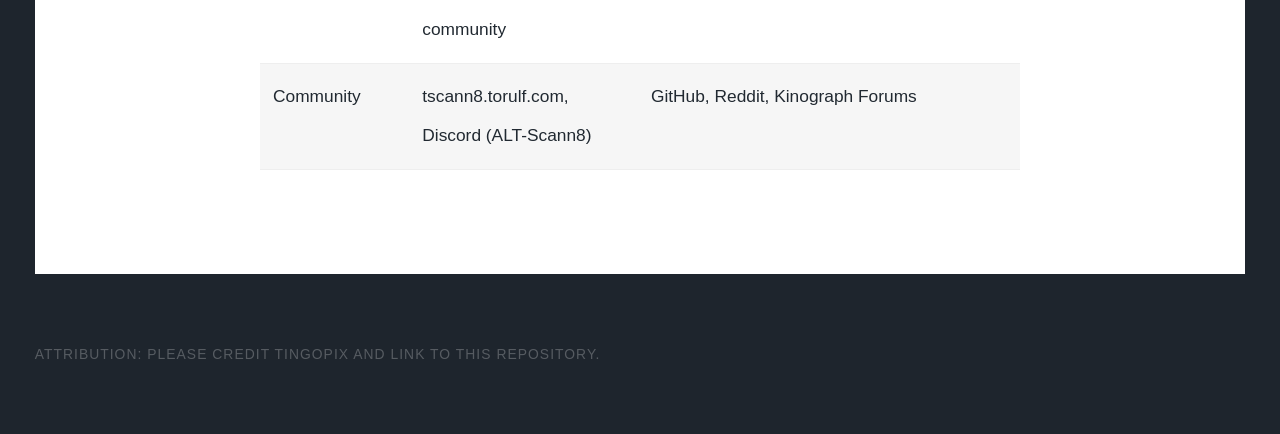
==== commit 39a6cac1: "Updated from Publii" ====
--- a/faq-tscann8-alt-scann8/index.html
+++ b/faq-tscann8-alt-scann8/index.html
@@ -1,5 +1,8 @@
-<!DOCTYPE html><html lang="en-us"><head><meta charset="utf-8"><meta http-equiv="X-UA-Compatible" content="IE=edge"><meta name="viewport" content="width=device-width,initial-scale=1,user-scalable=no"><title>FAQ - Tscann8 / ALT-Scann8 Differences - Tingopix</title><meta name="description" content="ALT-Scann8 is an enhanced software interface and hardware improvements for the Tscann8 hardware. The two share the same mechanical platform; the comparison below&hellip;"><meta name="generator" content="Publii Open-Source CMS for Static Site"><link rel="canonical" href="https://tingopix.github.io/faq-tscann8-alt-scann8/"><link rel="alternate" type="application/atom+xml" href="https://tingopix.github.io/feed.xml" title="Tingopix - RSS"><meta property="og:title" content="FAQ - Tscann8 / ALT-Scann8 Differences"><meta property="og:site_name" content="Tingopix"><meta property="og:description" content="ALT-Scann8 is an enhanced software interface and hardware improvements for the Tscann8 hardware. The two share the same mechanical platform; the comparison below&hellip;"><meta property="og:url" content="https://tingopix.github.io/faq-tscann8-alt-scann8/"><meta property="og:type" content="article"><link rel="stylesheet" href="https://tingopix.github.io/assets/css/fontawesome-all.min.css?v=85514f933f9e0b82460af63f1a403fa5"><link rel="stylesheet" href="https://tingopix.github.io/assets/css/style.css?v=fbf303c7763dff1ebc88959c16ccc90d"><noscript><link rel="stylesheet" href="https://tingopix.github.io/assets/css/noscript.css?v=efa867a99f5064d6729e4dc2008ad50b"></noscript><script type="application/ld+json">{"@context":"http://schema.org","@type":"Article","mainEntityOfPage":{"@type":"WebPage","@id":"https://tingopix.github.io/faq-tscann8-alt-scann8/"},"headline":"FAQ - Tscann8 / ALT-Scann8 Differences","datePublished":"2026-04-12T05:18-04:00","dateModified":"2026-04-12T05:35-04:00","description":"ALT-Scann8 is an enhanced software interface and hardware improvements for the Tscann8 hardware. The two share the same mechanical platform; the comparison below&hellip;","author":{"@type":"Person","name":"Tingopix","url":"https://tingopix.github.io/authors/tingopix/"},"publisher":{"@type":"Organization","name":"Tingopix"}}</script><style>#wrapper > .bg {
+<!DOCTYPE html><html lang="en-us"><head><meta charset="utf-8"><meta http-equiv="X-UA-Compatible" content="IE=edge"><meta name="viewport" content="width=device-width,initial-scale=1,user-scalable=no"><title>FAQ - Tscann8 / ALT-Scann8 Differences - Tingopix</title><meta name="description" content="ALT-Scann8 is an enhanced software interface and hardware improvements for the Tscann8 hardware. The two share the same mechanical platform; the comparison below&hellip;"><meta name="generator" content="Publii Open-Source CMS for Static Site"><script type="text/javascript" async src="https://www.googletagmanager.com/gtag/js?id=G-GS4CFKWQY5"></script><script type="text/javascript">window.dataLayer = window.dataLayer || [];
+				  function gtag(){dataLayer.push(arguments);}
+				  gtag('js', new Date());
+				  gtag('config', 'G-GS4CFKWQY5' );</script><link rel="canonical" href="https://tingopix.github.io/faq-tscann8-alt-scann8/"><link rel="alternate" type="application/atom+xml" href="https://tingopix.github.io/feed.xml" title="Tingopix - RSS"><meta property="og:title" content="FAQ - Tscann8 / ALT-Scann8 Differences"><meta property="og:site_name" content="Tingopix"><meta property="og:description" content="ALT-Scann8 is an enhanced software interface and hardware improvements for the Tscann8 hardware. The two share the same mechanical platform; the comparison below&hellip;"><meta property="og:url" content="https://tingopix.github.io/faq-tscann8-alt-scann8/"><meta property="og:type" content="article"><link rel="stylesheet" href="https://tingopix.github.io/assets/css/fontawesome-all.min.css?v=85514f933f9e0b82460af63f1a403fa5"><link rel="stylesheet" href="https://tingopix.github.io/assets/css/style.css?v=fbf303c7763dff1ebc88959c16ccc90d"><noscript><link rel="stylesheet" href="https://tingopix.github.io/assets/css/noscript.css?v=efa867a99f5064d6729e4dc2008ad50b"></noscript><script type="application/ld+json">{"@context":"http://schema.org","@type":"Article","mainEntityOfPage":{"@type":"WebPage","@id":"https://tingopix.github.io/faq-tscann8-alt-scann8/"},"headline":"FAQ - Tscann8 / ALT-Scann8 Differences","datePublished":"2026-04-12T05:18-04:00","dateModified":"2026-04-23T08:53-04:00","description":"ALT-Scann8 is an enhanced software interface and hardware improvements for the Tscann8 hardware. The two share the same mechanical platform; the comparison below&hellip;","author":{"@type":"Person","name":"Tingopix","url":"https://tingopix.github.io/authors/tingopix/"},"publisher":{"@type":"Organization","name":"Tingopix"}}</script><style>#wrapper > .bg {
                background-image: url(https://tingopix.github.io/assets/images/overlay.png), linear-gradient(0deg, rgba(0, 0, 0, 0.1), rgba(0, 0, 0, 0.1)), url();
            }</style><noscript><style>img[loading] {
                     opacity: 1;
-                }</style></noscript></head><body class="is-preload page-template"><div id="wrapper"><header id="header"><a class="logo" href="https://tingopix.github.io/">Tingopix</a></header><nav id="nav"><ul class="links"><li><a href="https://tingopix.github.io/" target="_self">Project</a></li><li class="active"><a href="https://tingopix.github.io/faq-tscann8-alt-scann8/" target="_self">FAQ</a></li></ul></nav><main id="main"><article class="post"><header class="major"><h1>FAQ - Tscann8 / ALT-Scann8 Differences</h1><p class="post__inner"></p></header><div class="post__inner post__entry"><p class="font-claude-response-body break-words whitespace-pre-wrap leading-[1.7]">ALT-Scann8 is an enhanced software interface and hardware improvements for the Tscann8 hardware. The two share the same mechanical platform; the comparison below notes where ALT-Scann8 differs from the base Tscann8 software.</p><div class="overflow-x-auto w-full px-2 mb-6"><table class="min-w-full border-collapse text-sm leading-[1.7] whitespace-normal"><thead class="text-left"><tr><th class="text-text-100 border-b-0.5 border-border-300/60 py-2 pr-4 align-top font-bold" scope="col">Feature</th><th class="text-text-100 border-b-0.5 border-border-300/60 py-2 pr-4 align-top font-bold" scope="col">Tscann8 / ALT-Scann8</th><th class="text-text-100 border-b-0.5 border-border-300/60 py-2 pr-4 align-top font-bold" scope="col">Tingopix v1</th></tr></thead><tbody><tr><td class="border-b-0.5 border-border-300/30 py-2 pr-4 align-top"><strong>Film formats</strong></td><td class="border-b-0.5 border-border-300/30 py-2 pr-4 align-top">Super 8, Regular 8</td><td class="border-b-0.5 border-border-300/30 py-2 pr-4 align-top">Super 8, Regular 8, 8mm, 16mm</td></tr><tr><td class="border-b-0.5 border-border-300/30 py-2 pr-4 align-top"><strong>Reel capacity</strong></td><td class="border-b-0.5 border-border-300/30 py-2 pr-4 align-top">Standard reels</td><td class="border-b-0.5 border-border-300/30 py-2 pr-4 align-top">Up to 400ft (8mm)</td></tr><tr><td class="border-b-0.5 border-border-300/30 py-2 pr-4 align-top"><strong>Camera</strong></td><td class="border-b-0.5 border-border-300/30 py-2 pr-4 align-top">RPi HQ (IMX477)</td><td class="border-b-0.5 border-border-300/30 py-2 pr-4 align-top">RPi HQ (IMX477)</td></tr><tr><td class="border-b-0.5 border-border-300/30 py-2 pr-4 align-top"><strong>Lens</strong></td><td class="border-b-0.5 border-border-300/30 py-2 pr-4 align-top">Industrial lens (proprietary mount)</td><td class="border-b-0.5 border-border-300/30 py-2 pr-4 align-top">Enlarger lens, M42 tube + adapters</td></tr><tr><td class="border-b-0.5 border-border-300/30 py-2 pr-4 align-top"><strong>Illumination</strong></td><td class="border-b-0.5 border-border-300/30 py-2 pr-4 align-top">Single white LED with diffuser</td><td class="border-b-0.5 border-border-300/30 py-2 pr-4 align-top">Multiple LEDs with 3D-printed integrating sphere, bespoke PICO control</td></tr><tr><td class="border-b-0.5 border-border-300/30 py-2 pr-4 align-top"><strong>Frame detection</strong></td><td class="border-b-0.5 border-border-300/30 py-2 pr-4 align-top">UV LED emitter + photo detector (hardware)</td><td class="border-b-0.5 border-border-300/30 py-2 pr-4 align-top">Vision-based at reduced light intensity — same camera, no additional hardware; full illumination restored for capture</td></tr><tr><td class="border-b-0.5 border-border-300/30 py-2 pr-4 align-top"><strong>Transport type</strong></td><td class="border-b-0.5 border-border-300/30 py-2 pr-4 align-top">Capstan with pinch roller</td><td class="border-b-0.5 border-border-300/30 py-2 pr-4 align-top">Friction capstan (no pinch roller)</td></tr><tr><td class="border-b-0.5 border-border-300/30 py-2 pr-4 align-top"><strong>Film handling</strong></td><td class="border-b-0.5 border-border-300/30 py-2 pr-4 align-top">Pinch roller pressure on film</td><td class="border-b-0.5 border-border-300/30 py-2 pr-4 align-top">Tension-only drive (no pinch roller)</td></tr><tr><td class="border-b-0.5 border-border-300/30 py-2 pr-4 align-top"><strong>Film contact</strong></td><td class="border-b-0.5 border-border-300/30 py-2 pr-4 align-top">Flat rollers, full-width contact</td><td class="border-b-0.5 border-border-300/30 py-2 pr-4 align-top">Profiled rollers, edge-only contact with film</td></tr><tr><td class="border-b-0.5 border-border-300/30 py-2 pr-4 align-top"><strong>Tension control</strong></td><td class="border-b-0.5 border-border-300/30 py-2 pr-4 align-top">Basic</td><td class="border-b-0.5 border-border-300/30 py-2 pr-4 align-top">Active, supply to pickup, PICO-controlled</td></tr><tr><td class="border-b-0.5 border-border-300/30 py-2 pr-4 align-top"><strong>Stabilization</strong></td><td class="border-b-0.5 border-border-300/30 py-2 pr-4 align-top">Post-scan (ALT-Scann8)</td><td class="border-b-0.5 border-border-300/30 py-2 pr-4 align-top">Directly at capture — from sprocket and film edge</td></tr><tr><td class="border-b-0.5 border-border-300/30 py-2 pr-4 align-top"><strong>Motion controller</strong></td><td class="border-b-0.5 border-border-300/30 py-2 pr-4 align-top">Arduino (Tscann8 / ALT-Scann8)</td><td class="border-b-0.5 border-border-300/30 py-2 pr-4 align-top">Raspberry Pi Pico (RP2040), F-Code command system</td></tr><tr><td class="border-b-0.5 border-border-300/30 py-2 pr-4 align-top"><strong>RPi ↔ Controller</strong></td><td class="border-b-0.5 border-border-300/30 py-2 pr-4 align-top">I2C</td><td class="border-b-0.5 border-border-300/30 py-2 pr-4 align-top">USB serial — simpler wiring</td></tr><tr><td class="border-b-0.5 border-border-300/30 py-2 pr-4 align-top"><strong>PCB</strong></td><td class="border-b-0.5 border-border-300/30 py-2 pr-4 align-top">Through-hole</td><td class="border-b-0.5 border-border-300/30 py-2 pr-4 align-top">SMD</td></tr><tr><td class="border-b-0.5 border-border-300/30 py-2 pr-4 align-top"><strong>Stepper driver</strong></td><td class="border-b-0.5 border-border-300/30 py-2 pr-4 align-top">A4988</td><td class="border-b-0.5 border-border-300/30 py-2 pr-4 align-top">TMC2209</td></tr><tr><td class="border-b-0.5 border-border-300/30 py-2 pr-4 align-top"><strong>Image pipeline</strong></td><td class="border-b-0.5 border-border-300/30 py-2 pr-4 align-top">picamera2 standard RGB</td><td class="border-b-0.5 border-border-300/30 py-2 pr-4 align-top">Sensel-native — bypasses picamera2 RGB pipeline</td></tr><tr><td class="border-b-0.5 border-border-300/30 py-2 pr-4 align-top"><strong>Colour processing</strong></td><td class="border-b-0.5 border-border-300/30 py-2 pr-4 align-top">picamera2 + settings</td><td class="border-b-0.5 border-border-300/30 py-2 pr-4 align-top">BLC + Clipping + CCM (calibrated tuning file)</td></tr><tr><td class="border-b-0.5 border-border-300/30 py-2 pr-4 align-top"><strong>Debayering</strong></td><td class="border-b-0.5 border-border-300/30 py-2 pr-4 align-top">picamera2, 8-bit</td><td class="border-b-0.5 border-border-300/30 py-2 pr-4 align-top">Directly at capture: 2032×1520 Honest Binned TIFF; option for Sensel-RAW TIFF; post-scan VNG: 4064×3040 OpenEXR or TIFF</td></tr><tr><td class="border-b-0.5 border-border-300/30 py-2 pr-4 align-top"><strong>File output</strong></td><td class="border-b-0.5 border-border-300/30 py-2 pr-4 align-top">JPEG (8-bit) / DNG (12-bit)</td><td class="border-b-0.5 border-border-300/30 py-2 pr-4 align-top">Honest Binned TIFF, Sensel-TIFF, OpenEXR — all linear</td></tr><tr><td class="border-b-0.5 border-border-300/30 py-2 pr-4 align-top"><strong>Bit depth</strong></td><td class="border-b-0.5 border-border-300/30 py-2 pr-4 align-top">8-bit JPEG / 12-bit DNG</td><td class="border-b-0.5 border-border-300/30 py-2 pr-4 align-top">12-bit native; up to 16-bit via bit depth extension</td></tr><tr><td class="border-b-0.5 border-border-300/30 py-2 pr-4 align-top"><strong>Multi-exposure</strong></td><td class="border-b-0.5 border-border-300/30 py-2 pr-4 align-top">Up to 5 bracketed shots (ALT-Scann8)</td><td class="border-b-0.5 border-border-300/30 py-2 pr-4 align-top">1–16 frames averaged per channel for bit depth extension and noise reduction; independent exposure and light level per channel</td></tr><tr><td class="border-b-0.5 border-border-300/30 py-2 pr-4 align-top"><strong>GUI</strong></td><td class="border-b-0.5 border-border-300/30 py-2 pr-4 align-top">Tkinter (ALT-Scann8) / standalone display</td><td class="border-b-0.5 border-border-300/30 py-2 pr-4 align-top">GTK4 via VNC, real-time waveform display</td></tr><tr><td class="border-b-0.5 border-border-300/30 py-2 pr-4 align-top"><strong>Archival intent</strong></td><td class="border-b-0.5 border-border-300/30 py-2 pr-4 align-top">Home movie digitization</td><td class="border-b-0.5 border-border-300/30 py-2 pr-4 align-top">Sensel-native archival, post-production ready</td></tr><tr><td class="border-b-0.5 border-border-300/30 py-2 pr-4 align-top"><strong>Documentation</strong></td><td class="border-b-0.5 border-border-300/30 py-2 pr-4 align-top">Well documented, active community</td><td class="border-b-0.5 border-border-300/30 py-2 pr-4 align-top">GitHub in progress</td></tr><tr><td class="border-b-0.5 border-border-300/30 py-2 pr-4 align-top"><strong>Community</strong></td><td class="border-b-0.5 border-border-300/30 py-2 pr-4 align-top">tscann8.torulf.com, Discord (ALT-Scann8)</td><td class="border-b-0.5 border-border-300/30 py-2 pr-4 align-top">GitHub, Reddit, Kinograph Forums</td></tr></tbody></table></div></div></article></main><footer id="copyright"><p>Attribution: please credit Tingopix and link to this repository.</p></footer></div><script src="https://tingopix.github.io/assets/js/jquery.min.js?v=c9771cc3e90e18f5336eedbd0fffb2cf"></script><script src="https://tingopix.github.io/assets/js/jquery.scrollex.min.js?v=f89065e3d988006af9791b44561d7c90"></script><script src="https://tingopix.github.io/assets/js/jquery.scrolly.min.js?v=1ed5a78bde1476875a40f6b9ff44fc14"></script><script src="https://tingopix.github.io/assets/js/browser.min.js?v=c07298dd19048a8a69ad97e754dfe8d0"></script><script src="https://tingopix.github.io/assets/js/breakpoints.min.js?v=81a479eb099e3b187613943b085923b8"></script><script src="https://tingopix.github.io/assets/js/util.min.js?v=4201a626f8c9b614a663b3a1d7d82615"></script><script src="https://tingopix.github.io/assets/js/main.min.js?v=56233c354bd814758be8bff42f7e13a5"></script><script>/*<![CDATA[*/var images=document.querySelectorAll("img[loading]");for(var i=0;i<images.length;i++){if(images[i].complete){images[i].classList.add("is-loaded")}else{images[i].addEventListener("load",function(){this.classList.add("is-loaded")},false)}};/*]]>*/</script></body></html>+                }</style></noscript></head><body class="is-preload page-template"><div id="wrapper"><header id="header"><a class="logo" href="https://tingopix.github.io/">Tingopix</a></header><nav id="nav"><ul class="links"><li><a href="https://tingopix.github.io/" target="_self">Project</a></li><li><a href="https://tingopix.github.io/faq/" target="_self">FAQ</a></li></ul></nav><main id="main"><article class="post"><header class="major"><h1>FAQ - Tscann8 / ALT-Scann8 Differences</h1><p class="post__inner"></p></header><div class="post__inner post__entry"><p class="font-claude-response-body break-words whitespace-pre-wrap leading-[1.7]">ALT-Scann8 is an enhanced software interface and hardware improvements for the Tscann8 hardware. The two share the same mechanical platform; the comparison below notes where ALT-Scann8 differs from the base Tscann8 software.</p><div class="overflow-x-auto w-full px-2 mb-6"><table class="min-w-full border-collapse text-sm leading-[1.7] whitespace-normal"><thead class="text-left"><tr><th class="text-text-100 border-b-0.5 border-border-300/60 py-2 pr-4 align-top font-bold" scope="col">Feature</th><th class="text-text-100 border-b-0.5 border-border-300/60 py-2 pr-4 align-top font-bold" scope="col">Tscann8 / ALT-Scann8</th><th class="text-text-100 border-b-0.5 border-border-300/60 py-2 pr-4 align-top font-bold" scope="col">Tingopix v1</th></tr></thead><tbody><tr><td class="border-b-0.5 border-border-300/30 py-2 pr-4 align-top"><strong>Film formats</strong></td><td class="border-b-0.5 border-border-300/30 py-2 pr-4 align-top">Super 8, Regular 8</td><td class="border-b-0.5 border-border-300/30 py-2 pr-4 align-top">Super 8, Regular 8, 8mm, 16mm</td></tr><tr><td class="border-b-0.5 border-border-300/30 py-2 pr-4 align-top"><strong>Reel capacity</strong></td><td class="border-b-0.5 border-border-300/30 py-2 pr-4 align-top">Standard reels</td><td class="border-b-0.5 border-border-300/30 py-2 pr-4 align-top">Up to 400ft (8mm)</td></tr><tr><td class="border-b-0.5 border-border-300/30 py-2 pr-4 align-top"><strong>Camera</strong></td><td class="border-b-0.5 border-border-300/30 py-2 pr-4 align-top">RPi HQ (IMX477)</td><td class="border-b-0.5 border-border-300/30 py-2 pr-4 align-top">RPi HQ (IMX477)</td></tr><tr><td class="border-b-0.5 border-border-300/30 py-2 pr-4 align-top"><strong>Lens</strong></td><td class="border-b-0.5 border-border-300/30 py-2 pr-4 align-top">Industrial lens (proprietary mount)</td><td class="border-b-0.5 border-border-300/30 py-2 pr-4 align-top">Enlarger lens, M42 tube + adapters</td></tr><tr><td class="border-b-0.5 border-border-300/30 py-2 pr-4 align-top"><strong>Illumination</strong></td><td class="border-b-0.5 border-border-300/30 py-2 pr-4 align-top">Single white LED with diffuser</td><td class="border-b-0.5 border-border-300/30 py-2 pr-4 align-top">Multiple LEDs with 3D-printed integrating sphere, bespoke PICO control</td></tr><tr><td class="border-b-0.5 border-border-300/30 py-2 pr-4 align-top"><strong>Frame detection</strong></td><td class="border-b-0.5 border-border-300/30 py-2 pr-4 align-top">UV LED emitter + photo detector (hardware)</td><td class="border-b-0.5 border-border-300/30 py-2 pr-4 align-top">Vision-based at reduced light intensity — same camera, no additional hardware; full illumination restored for capture</td></tr><tr><td class="border-b-0.5 border-border-300/30 py-2 pr-4 align-top"><strong>Transport type</strong></td><td class="border-b-0.5 border-border-300/30 py-2 pr-4 align-top">Capstan with pinch roller</td><td class="border-b-0.5 border-border-300/30 py-2 pr-4 align-top">Friction capstan (no pinch roller)</td></tr><tr><td class="border-b-0.5 border-border-300/30 py-2 pr-4 align-top"><strong>Film handling</strong></td><td class="border-b-0.5 border-border-300/30 py-2 pr-4 align-top">Pinch roller pressure on film</td><td class="border-b-0.5 border-border-300/30 py-2 pr-4 align-top">Tension-only drive (no pinch roller)</td></tr><tr><td class="border-b-0.5 border-border-300/30 py-2 pr-4 align-top"><strong>Film contact</strong></td><td class="border-b-0.5 border-border-300/30 py-2 pr-4 align-top">Flat rollers, full-width contact</td><td class="border-b-0.5 border-border-300/30 py-2 pr-4 align-top">Profiled rollers, edge-only contact with film</td></tr><tr><td class="border-b-0.5 border-border-300/30 py-2 pr-4 align-top"><strong>Tension control</strong></td><td class="border-b-0.5 border-border-300/30 py-2 pr-4 align-top">Basic</td><td class="border-b-0.5 border-border-300/30 py-2 pr-4 align-top">Active, supply to pickup, PICO-controlled</td></tr><tr><td class="border-b-0.5 border-border-300/30 py-2 pr-4 align-top"><strong>Stabilization</strong></td><td class="border-b-0.5 border-border-300/30 py-2 pr-4 align-top">Post-scan (ALT-Scann8)</td><td class="border-b-0.5 border-border-300/30 py-2 pr-4 align-top">Directly at capture — from sprocket and film edge</td></tr><tr><td class="border-b-0.5 border-border-300/30 py-2 pr-4 align-top"><strong>Motion controller</strong></td><td class="border-b-0.5 border-border-300/30 py-2 pr-4 align-top">Arduino (Tscann8 / ALT-Scann8)</td><td class="border-b-0.5 border-border-300/30 py-2 pr-4 align-top">Raspberry Pi Pico (RP2040), F-Code command system</td></tr><tr><td class="border-b-0.5 border-border-300/30 py-2 pr-4 align-top"><strong>RPi ↔ Controller</strong></td><td class="border-b-0.5 border-border-300/30 py-2 pr-4 align-top">I2C</td><td class="border-b-0.5 border-border-300/30 py-2 pr-4 align-top">USB serial — simpler wiring</td></tr><tr><td class="border-b-0.5 border-border-300/30 py-2 pr-4 align-top"><strong>PCB</strong></td><td class="border-b-0.5 border-border-300/30 py-2 pr-4 align-top">Through-hole</td><td class="border-b-0.5 border-border-300/30 py-2 pr-4 align-top">SMD</td></tr><tr><td class="border-b-0.5 border-border-300/30 py-2 pr-4 align-top"><strong>Stepper driver</strong></td><td class="border-b-0.5 border-border-300/30 py-2 pr-4 align-top">A4988</td><td class="border-b-0.5 border-border-300/30 py-2 pr-4 align-top">TMC2209</td></tr><tr><td class="border-b-0.5 border-border-300/30 py-2 pr-4 align-top"><strong>Image pipeline</strong></td><td class="border-b-0.5 border-border-300/30 py-2 pr-4 align-top">picamera2 standard RGB</td><td class="border-b-0.5 border-border-300/30 py-2 pr-4 align-top">Sensel-native — bypasses picamera2 RGB pipeline</td></tr><tr><td class="border-b-0.5 border-border-300/30 py-2 pr-4 align-top"><strong>Colour processing</strong></td><td class="border-b-0.5 border-border-300/30 py-2 pr-4 align-top">picamera2 + settings</td><td class="border-b-0.5 border-border-300/30 py-2 pr-4 align-top">BLC + Clipping + CCM (calibrated tuning file)</td></tr><tr><td class="border-b-0.5 border-border-300/30 py-2 pr-4 align-top"><strong>Debayering</strong></td><td class="border-b-0.5 border-border-300/30 py-2 pr-4 align-top">picamera2, 8-bit</td><td class="border-b-0.5 border-border-300/30 py-2 pr-4 align-top">Directly at capture: 2032×1520 Honest Binned TIFF; option for Sensel-RAW TIFF; post-scan VNG: 4064×3040 OpenEXR or TIFF</td></tr><tr><td class="border-b-0.5 border-border-300/30 py-2 pr-4 align-top"><strong>File output</strong></td><td class="border-b-0.5 border-border-300/30 py-2 pr-4 align-top">JPEG (8-bit) / DNG (12-bit)</td><td class="border-b-0.5 border-border-300/30 py-2 pr-4 align-top">Honest Binned TIFF, Sensel-TIFF, OpenEXR — all linear</td></tr><tr><td class="border-b-0.5 border-border-300/30 py-2 pr-4 align-top"><strong>Bit depth</strong></td><td class="border-b-0.5 border-border-300/30 py-2 pr-4 align-top">8-bit JPEG / 12-bit DNG</td><td class="border-b-0.5 border-border-300/30 py-2 pr-4 align-top">12-bit native; up to 16-bit via bit depth extension</td></tr><tr><td class="border-b-0.5 border-border-300/30 py-2 pr-4 align-top"><strong>Multi-exposure</strong></td><td class="border-b-0.5 border-border-300/30 py-2 pr-4 align-top">Up to 5 bracketed shots (ALT-Scann8)</td><td class="border-b-0.5 border-border-300/30 py-2 pr-4 align-top">1–16 frames averaged per channel for bit depth extension and noise reduction; independent exposure and light level per channel</td></tr><tr><td class="border-b-0.5 border-border-300/30 py-2 pr-4 align-top"><strong>GUI</strong></td><td class="border-b-0.5 border-border-300/30 py-2 pr-4 align-top">Tkinter (ALT-Scann8) / standalone display</td><td class="border-b-0.5 border-border-300/30 py-2 pr-4 align-top">GTK4 via VNC, real-time waveform display</td></tr><tr><td class="border-b-0.5 border-border-300/30 py-2 pr-4 align-top"><strong>Archival intent</strong></td><td class="border-b-0.5 border-border-300/30 py-2 pr-4 align-top">Home movie digitization</td><td class="border-b-0.5 border-border-300/30 py-2 pr-4 align-top">Sensel-native archival, post-production ready</td></tr><tr><td class="border-b-0.5 border-border-300/30 py-2 pr-4 align-top"><strong>Documentation</strong></td><td class="border-b-0.5 border-border-300/30 py-2 pr-4 align-top">Well documented, active community</td><td class="border-b-0.5 border-border-300/30 py-2 pr-4 align-top">GitHub in progress</td></tr><tr><td class="border-b-0.5 border-border-300/30 py-2 pr-4 align-top"><strong>Community</strong></td><td class="border-b-0.5 border-border-300/30 py-2 pr-4 align-top">tscann8.torulf.com, Discord (ALT-Scann8)</td><td class="border-b-0.5 border-border-300/30 py-2 pr-4 align-top">GitHub, Reddit, Kinograph Forums</td></tr></tbody></table></div></div></article></main><footer id="copyright"><p>Attribution: please credit Tingopix and link to this repository.</p></footer></div><script src="https://tingopix.github.io/assets/js/jquery.min.js?v=c9771cc3e90e18f5336eedbd0fffb2cf"></script><script src="https://tingopix.github.io/assets/js/jquery.scrollex.min.js?v=f89065e3d988006af9791b44561d7c90"></script><script src="https://tingopix.github.io/assets/js/jquery.scrolly.min.js?v=1ed5a78bde1476875a40f6b9ff44fc14"></script><script src="https://tingopix.github.io/assets/js/browser.min.js?v=c07298dd19048a8a69ad97e754dfe8d0"></script><script src="https://tingopix.github.io/assets/js/breakpoints.min.js?v=81a479eb099e3b187613943b085923b8"></script><script src="https://tingopix.github.io/assets/js/util.min.js?v=4201a626f8c9b614a663b3a1d7d82615"></script><script src="https://tingopix.github.io/assets/js/main.min.js?v=56233c354bd814758be8bff42f7e13a5"></script><script>/*<![CDATA[*/var images=document.querySelectorAll("img[loading]");for(var i=0;i<images.length;i++){if(images[i].complete){images[i].classList.add("is-loaded")}else{images[i].addEventListener("load",function(){this.classList.add("is-loaded")},false)}};/*]]>*/</script></body></html>
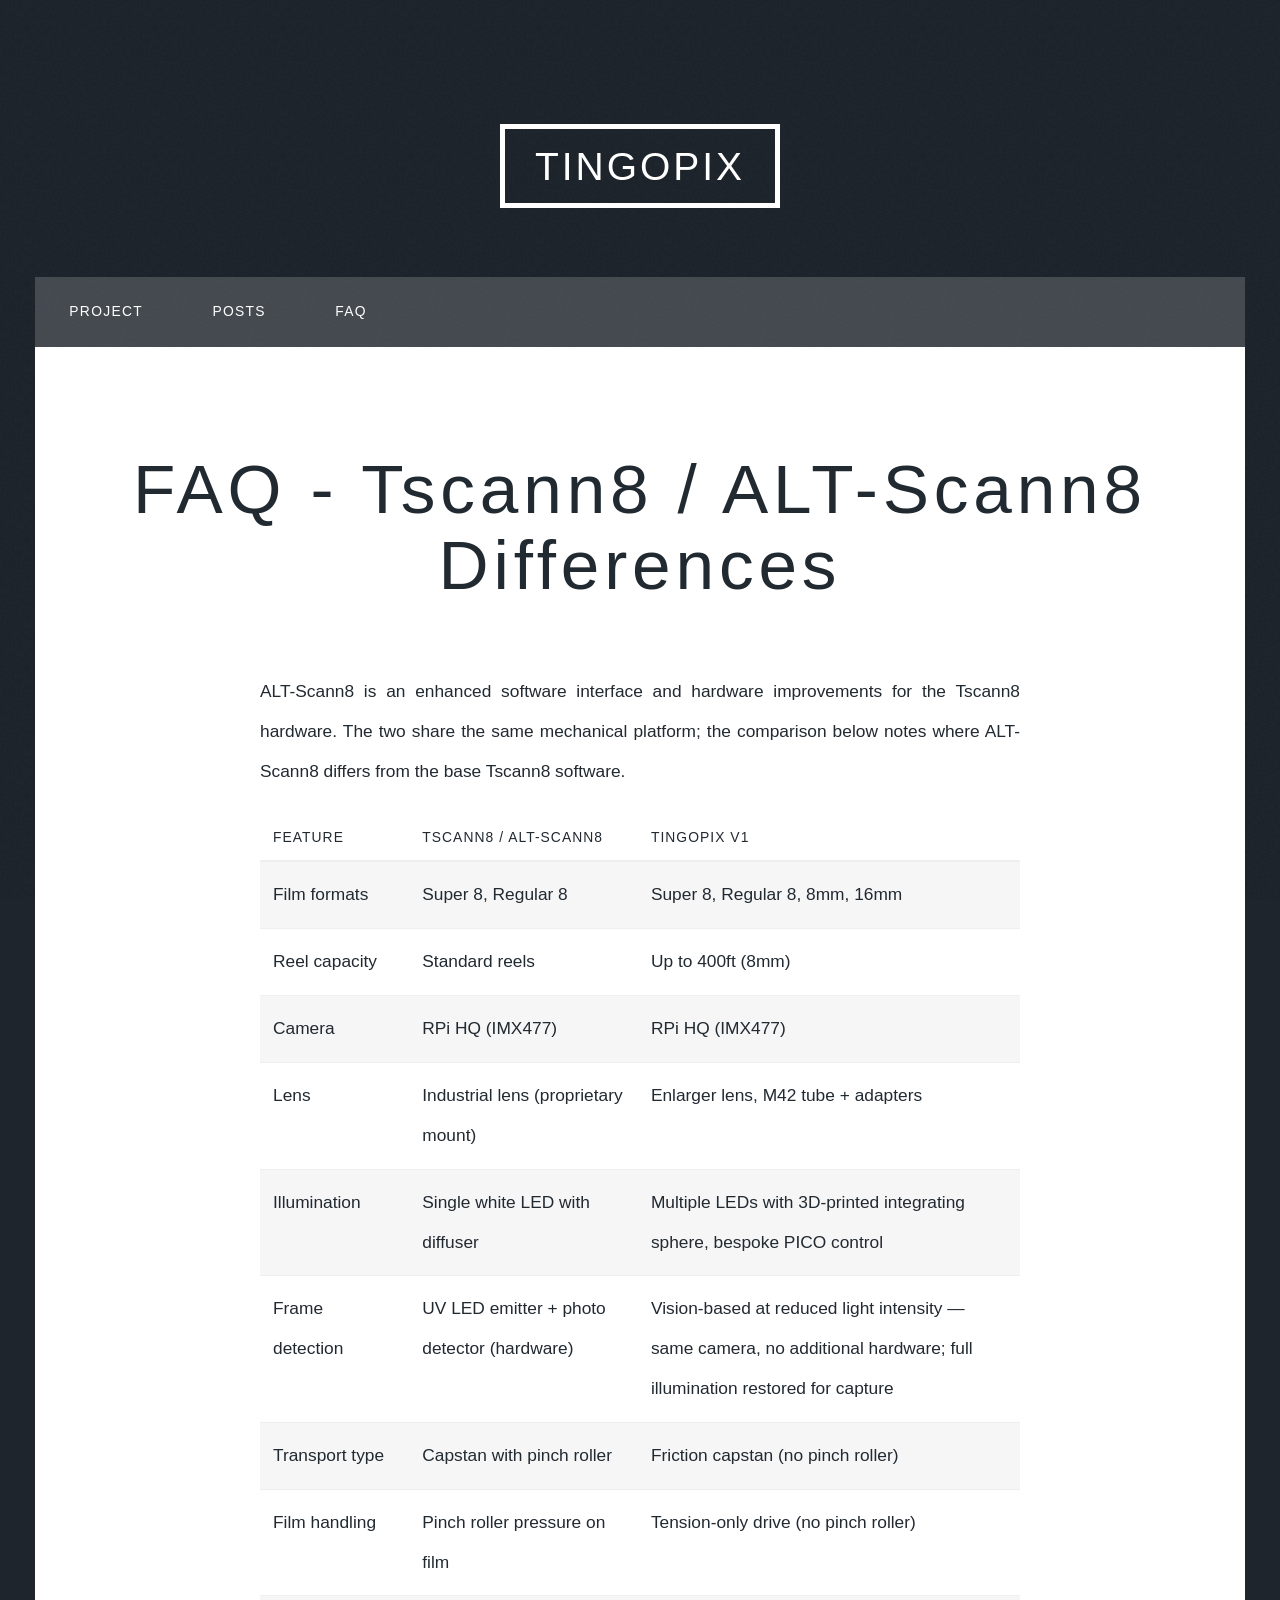
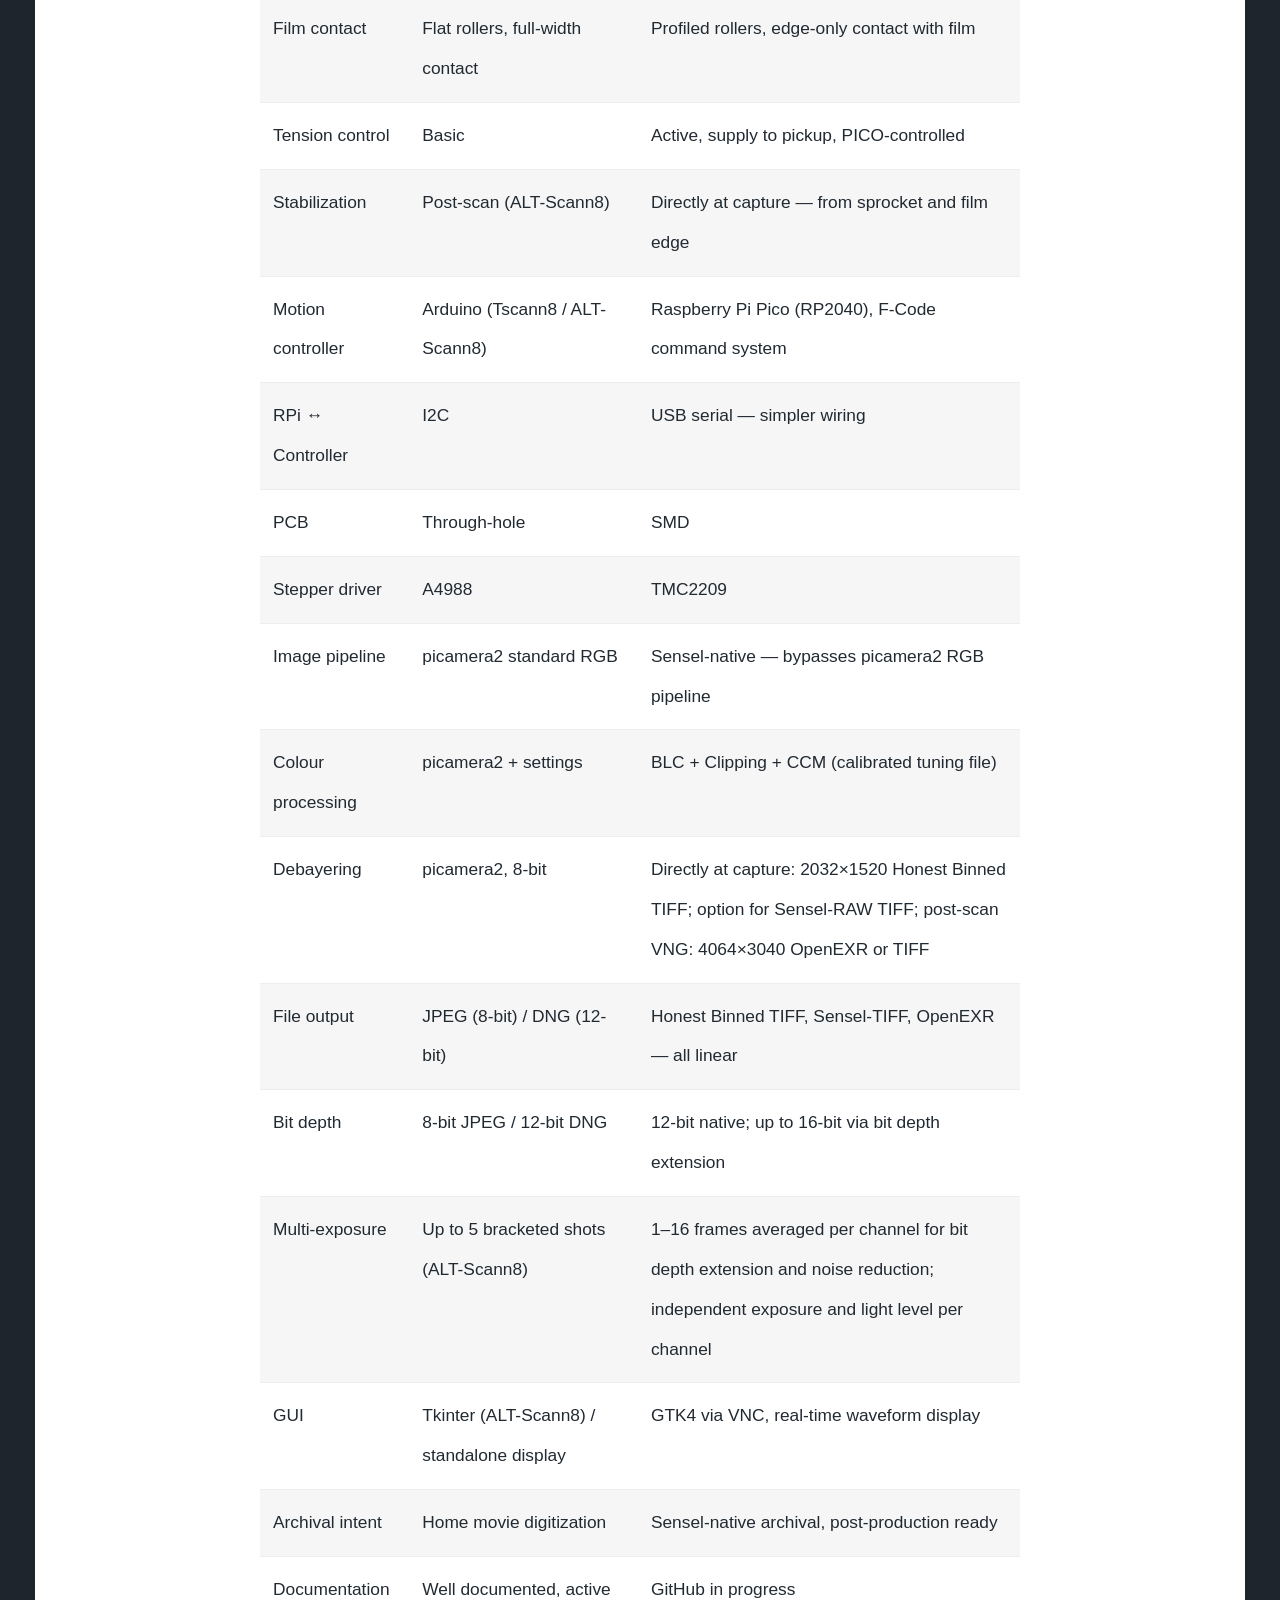
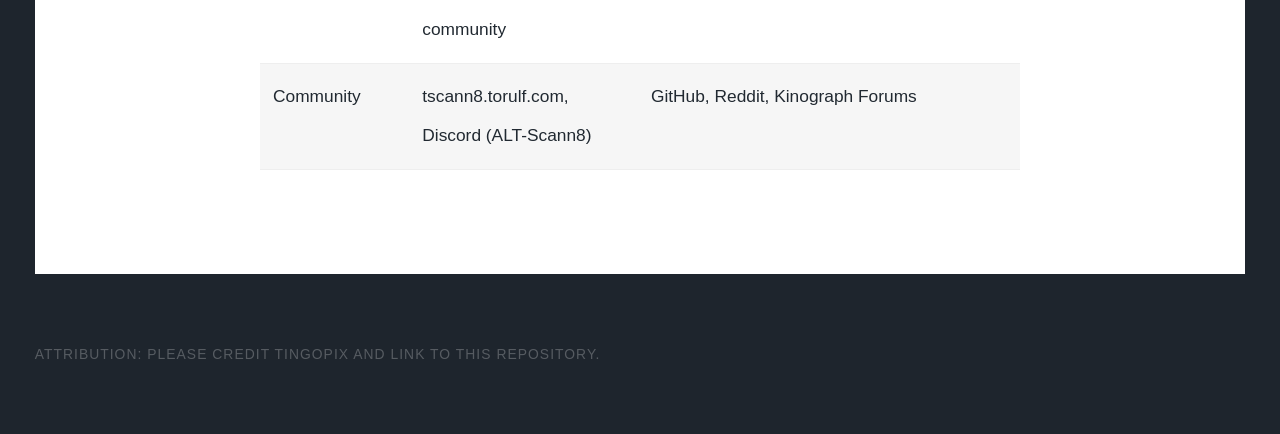
==== commit e2ab6ee6: "Updated from Publii" ====
--- a/faq-tscann8-alt-scann8/index.html
+++ b/faq-tscann8-alt-scann8/index.html
@@ -1,8 +1,5 @@
-<!DOCTYPE html><html lang="en-us"><head><meta charset="utf-8"><meta http-equiv="X-UA-Compatible" content="IE=edge"><meta name="viewport" content="width=device-width,initial-scale=1,user-scalable=no"><title>FAQ - Tscann8 / ALT-Scann8 Differences - Tingopix</title><meta name="description" content="ALT-Scann8 is an enhanced software interface and hardware improvements for the Tscann8 hardware. The two share the same mechanical platform; the comparison below&hellip;"><meta name="generator" content="Publii Open-Source CMS for Static Site"><script type="text/javascript" async src="https://www.googletagmanager.com/gtag/js?id=G-GS4CFKWQY5"></script><script type="text/javascript">window.dataLayer = window.dataLayer || [];
-				  function gtag(){dataLayer.push(arguments);}
-				  gtag('js', new Date());
-				  gtag('config', 'G-GS4CFKWQY5' );</script><link rel="canonical" href="https://tingopix.github.io/faq-tscann8-alt-scann8/"><link rel="alternate" type="application/atom+xml" href="https://tingopix.github.io/feed.xml" title="Tingopix - RSS"><meta property="og:title" content="FAQ - Tscann8 / ALT-Scann8 Differences"><meta property="og:site_name" content="Tingopix"><meta property="og:description" content="ALT-Scann8 is an enhanced software interface and hardware improvements for the Tscann8 hardware. The two share the same mechanical platform; the comparison below&hellip;"><meta property="og:url" content="https://tingopix.github.io/faq-tscann8-alt-scann8/"><meta property="og:type" content="article"><link rel="stylesheet" href="https://tingopix.github.io/assets/css/fontawesome-all.min.css?v=85514f933f9e0b82460af63f1a403fa5"><link rel="stylesheet" href="https://tingopix.github.io/assets/css/style.css?v=fbf303c7763dff1ebc88959c16ccc90d"><noscript><link rel="stylesheet" href="https://tingopix.github.io/assets/css/noscript.css?v=efa867a99f5064d6729e4dc2008ad50b"></noscript><script type="application/ld+json">{"@context":"http://schema.org","@type":"Article","mainEntityOfPage":{"@type":"WebPage","@id":"https://tingopix.github.io/faq-tscann8-alt-scann8/"},"headline":"FAQ - Tscann8 / ALT-Scann8 Differences","datePublished":"2026-04-12T05:18-04:00","dateModified":"2026-04-23T08:53-04:00","description":"ALT-Scann8 is an enhanced software interface and hardware improvements for the Tscann8 hardware. The two share the same mechanical platform; the comparison below&hellip;","author":{"@type":"Person","name":"Tingopix","url":"https://tingopix.github.io/authors/tingopix/"},"publisher":{"@type":"Organization","name":"Tingopix"}}</script><style>#wrapper > .bg {
+<!DOCTYPE html><html lang="en-us"><head><meta charset="utf-8"><meta http-equiv="X-UA-Compatible" content="IE=edge"><meta name="viewport" content="width=device-width,initial-scale=1,user-scalable=no"><title>FAQ - Tscann8 / ALT-Scann8 Differences - Tingopix</title><meta name="description" content="ALT-Scann8 is an enhanced software interface and hardware improvements for the Tscann8 hardware. The two share the same mechanical platform; the comparison below&hellip;"><meta name="generator" content="Publii Open-Source CMS for Static Site"><link rel="canonical" href="https://tingopix.github.io/faq-tscann8-alt-scann8/"><link rel="alternate" type="application/atom+xml" href="https://tingopix.github.io/feed.xml" title="Tingopix - RSS"><meta property="og:title" content="FAQ - Tscann8 / ALT-Scann8 Differences"><meta property="og:site_name" content="Tingopix"><meta property="og:description" content="ALT-Scann8 is an enhanced software interface and hardware improvements for the Tscann8 hardware. The two share the same mechanical platform; the comparison below&hellip;"><meta property="og:url" content="https://tingopix.github.io/faq-tscann8-alt-scann8/"><meta property="og:type" content="article"><link rel="stylesheet" href="https://tingopix.github.io/assets/css/fontawesome-all.min.css?v=85514f933f9e0b82460af63f1a403fa5"><link rel="stylesheet" href="https://tingopix.github.io/assets/css/style.css?v=fbf303c7763dff1ebc88959c16ccc90d"><noscript><link rel="stylesheet" href="https://tingopix.github.io/assets/css/noscript.css?v=efa867a99f5064d6729e4dc2008ad50b"></noscript><script type="application/ld+json">{"@context":"http://schema.org","@type":"Article","mainEntityOfPage":{"@type":"WebPage","@id":"https://tingopix.github.io/faq-tscann8-alt-scann8/"},"headline":"FAQ - Tscann8 / ALT-Scann8 Differences","datePublished":"2026-04-12T05:18-04:00","dateModified":"2026-04-23T08:53-04:00","description":"ALT-Scann8 is an enhanced software interface and hardware improvements for the Tscann8 hardware. The two share the same mechanical platform; the comparison below&hellip;","author":{"@type":"Person","name":"Tingopix","url":"https://tingopix.github.io/authors/tingopix/"},"publisher":{"@type":"Organization","name":"Tingopix"}}</script><style>#wrapper > .bg {
                background-image: url(https://tingopix.github.io/assets/images/overlay.png), linear-gradient(0deg, rgba(0, 0, 0, 0.1), rgba(0, 0, 0, 0.1)), url();
            }</style><noscript><style>img[loading] {
                     opacity: 1;
-                }</style></noscript></head><body class="is-preload page-template"><div id="wrapper"><header id="header"><a class="logo" href="https://tingopix.github.io/">Tingopix</a></header><nav id="nav"><ul class="links"><li><a href="https://tingopix.github.io/" target="_self">Project</a></li><li><a href="https://tingopix.github.io/faq/" target="_self">FAQ</a></li></ul></nav><main id="main"><article class="post"><header class="major"><h1>FAQ - Tscann8 / ALT-Scann8 Differences</h1><p class="post__inner"></p></header><div class="post__inner post__entry"><p class="font-claude-response-body break-words whitespace-pre-wrap leading-[1.7]">ALT-Scann8 is an enhanced software interface and hardware improvements for the Tscann8 hardware. The two share the same mechanical platform; the comparison below notes where ALT-Scann8 differs from the base Tscann8 software.</p><div class="overflow-x-auto w-full px-2 mb-6"><table class="min-w-full border-collapse text-sm leading-[1.7] whitespace-normal"><thead class="text-left"><tr><th class="text-text-100 border-b-0.5 border-border-300/60 py-2 pr-4 align-top font-bold" scope="col">Feature</th><th class="text-text-100 border-b-0.5 border-border-300/60 py-2 pr-4 align-top font-bold" scope="col">Tscann8 / ALT-Scann8</th><th class="text-text-100 border-b-0.5 border-border-300/60 py-2 pr-4 align-top font-bold" scope="col">Tingopix v1</th></tr></thead><tbody><tr><td class="border-b-0.5 border-border-300/30 py-2 pr-4 align-top"><strong>Film formats</strong></td><td class="border-b-0.5 border-border-300/30 py-2 pr-4 align-top">Super 8, Regular 8</td><td class="border-b-0.5 border-border-300/30 py-2 pr-4 align-top">Super 8, Regular 8, 8mm, 16mm</td></tr><tr><td class="border-b-0.5 border-border-300/30 py-2 pr-4 align-top"><strong>Reel capacity</strong></td><td class="border-b-0.5 border-border-300/30 py-2 pr-4 align-top">Standard reels</td><td class="border-b-0.5 border-border-300/30 py-2 pr-4 align-top">Up to 400ft (8mm)</td></tr><tr><td class="border-b-0.5 border-border-300/30 py-2 pr-4 align-top"><strong>Camera</strong></td><td class="border-b-0.5 border-border-300/30 py-2 pr-4 align-top">RPi HQ (IMX477)</td><td class="border-b-0.5 border-border-300/30 py-2 pr-4 align-top">RPi HQ (IMX477)</td></tr><tr><td class="border-b-0.5 border-border-300/30 py-2 pr-4 align-top"><strong>Lens</strong></td><td class="border-b-0.5 border-border-300/30 py-2 pr-4 align-top">Industrial lens (proprietary mount)</td><td class="border-b-0.5 border-border-300/30 py-2 pr-4 align-top">Enlarger lens, M42 tube + adapters</td></tr><tr><td class="border-b-0.5 border-border-300/30 py-2 pr-4 align-top"><strong>Illumination</strong></td><td class="border-b-0.5 border-border-300/30 py-2 pr-4 align-top">Single white LED with diffuser</td><td class="border-b-0.5 border-border-300/30 py-2 pr-4 align-top">Multiple LEDs with 3D-printed integrating sphere, bespoke PICO control</td></tr><tr><td class="border-b-0.5 border-border-300/30 py-2 pr-4 align-top"><strong>Frame detection</strong></td><td class="border-b-0.5 border-border-300/30 py-2 pr-4 align-top">UV LED emitter + photo detector (hardware)</td><td class="border-b-0.5 border-border-300/30 py-2 pr-4 align-top">Vision-based at reduced light intensity — same camera, no additional hardware; full illumination restored for capture</td></tr><tr><td class="border-b-0.5 border-border-300/30 py-2 pr-4 align-top"><strong>Transport type</strong></td><td class="border-b-0.5 border-border-300/30 py-2 pr-4 align-top">Capstan with pinch roller</td><td class="border-b-0.5 border-border-300/30 py-2 pr-4 align-top">Friction capstan (no pinch roller)</td></tr><tr><td class="border-b-0.5 border-border-300/30 py-2 pr-4 align-top"><strong>Film handling</strong></td><td class="border-b-0.5 border-border-300/30 py-2 pr-4 align-top">Pinch roller pressure on film</td><td class="border-b-0.5 border-border-300/30 py-2 pr-4 align-top">Tension-only drive (no pinch roller)</td></tr><tr><td class="border-b-0.5 border-border-300/30 py-2 pr-4 align-top"><strong>Film contact</strong></td><td class="border-b-0.5 border-border-300/30 py-2 pr-4 align-top">Flat rollers, full-width contact</td><td class="border-b-0.5 border-border-300/30 py-2 pr-4 align-top">Profiled rollers, edge-only contact with film</td></tr><tr><td class="border-b-0.5 border-border-300/30 py-2 pr-4 align-top"><strong>Tension control</strong></td><td class="border-b-0.5 border-border-300/30 py-2 pr-4 align-top">Basic</td><td class="border-b-0.5 border-border-300/30 py-2 pr-4 align-top">Active, supply to pickup, PICO-controlled</td></tr><tr><td class="border-b-0.5 border-border-300/30 py-2 pr-4 align-top"><strong>Stabilization</strong></td><td class="border-b-0.5 border-border-300/30 py-2 pr-4 align-top">Post-scan (ALT-Scann8)</td><td class="border-b-0.5 border-border-300/30 py-2 pr-4 align-top">Directly at capture — from sprocket and film edge</td></tr><tr><td class="border-b-0.5 border-border-300/30 py-2 pr-4 align-top"><strong>Motion controller</strong></td><td class="border-b-0.5 border-border-300/30 py-2 pr-4 align-top">Arduino (Tscann8 / ALT-Scann8)</td><td class="border-b-0.5 border-border-300/30 py-2 pr-4 align-top">Raspberry Pi Pico (RP2040), F-Code command system</td></tr><tr><td class="border-b-0.5 border-border-300/30 py-2 pr-4 align-top"><strong>RPi ↔ Controller</strong></td><td class="border-b-0.5 border-border-300/30 py-2 pr-4 align-top">I2C</td><td class="border-b-0.5 border-border-300/30 py-2 pr-4 align-top">USB serial — simpler wiring</td></tr><tr><td class="border-b-0.5 border-border-300/30 py-2 pr-4 align-top"><strong>PCB</strong></td><td class="border-b-0.5 border-border-300/30 py-2 pr-4 align-top">Through-hole</td><td class="border-b-0.5 border-border-300/30 py-2 pr-4 align-top">SMD</td></tr><tr><td class="border-b-0.5 border-border-300/30 py-2 pr-4 align-top"><strong>Stepper driver</strong></td><td class="border-b-0.5 border-border-300/30 py-2 pr-4 align-top">A4988</td><td class="border-b-0.5 border-border-300/30 py-2 pr-4 align-top">TMC2209</td></tr><tr><td class="border-b-0.5 border-border-300/30 py-2 pr-4 align-top"><strong>Image pipeline</strong></td><td class="border-b-0.5 border-border-300/30 py-2 pr-4 align-top">picamera2 standard RGB</td><td class="border-b-0.5 border-border-300/30 py-2 pr-4 align-top">Sensel-native — bypasses picamera2 RGB pipeline</td></tr><tr><td class="border-b-0.5 border-border-300/30 py-2 pr-4 align-top"><strong>Colour processing</strong></td><td class="border-b-0.5 border-border-300/30 py-2 pr-4 align-top">picamera2 + settings</td><td class="border-b-0.5 border-border-300/30 py-2 pr-4 align-top">BLC + Clipping + CCM (calibrated tuning file)</td></tr><tr><td class="border-b-0.5 border-border-300/30 py-2 pr-4 align-top"><strong>Debayering</strong></td><td class="border-b-0.5 border-border-300/30 py-2 pr-4 align-top">picamera2, 8-bit</td><td class="border-b-0.5 border-border-300/30 py-2 pr-4 align-top">Directly at capture: 2032×1520 Honest Binned TIFF; option for Sensel-RAW TIFF; post-scan VNG: 4064×3040 OpenEXR or TIFF</td></tr><tr><td class="border-b-0.5 border-border-300/30 py-2 pr-4 align-top"><strong>File output</strong></td><td class="border-b-0.5 border-border-300/30 py-2 pr-4 align-top">JPEG (8-bit) / DNG (12-bit)</td><td class="border-b-0.5 border-border-300/30 py-2 pr-4 align-top">Honest Binned TIFF, Sensel-TIFF, OpenEXR — all linear</td></tr><tr><td class="border-b-0.5 border-border-300/30 py-2 pr-4 align-top"><strong>Bit depth</strong></td><td class="border-b-0.5 border-border-300/30 py-2 pr-4 align-top">8-bit JPEG / 12-bit DNG</td><td class="border-b-0.5 border-border-300/30 py-2 pr-4 align-top">12-bit native; up to 16-bit via bit depth extension</td></tr><tr><td class="border-b-0.5 border-border-300/30 py-2 pr-4 align-top"><strong>Multi-exposure</strong></td><td class="border-b-0.5 border-border-300/30 py-2 pr-4 align-top">Up to 5 bracketed shots (ALT-Scann8)</td><td class="border-b-0.5 border-border-300/30 py-2 pr-4 align-top">1–16 frames averaged per channel for bit depth extension and noise reduction; independent exposure and light level per channel</td></tr><tr><td class="border-b-0.5 border-border-300/30 py-2 pr-4 align-top"><strong>GUI</strong></td><td class="border-b-0.5 border-border-300/30 py-2 pr-4 align-top">Tkinter (ALT-Scann8) / standalone display</td><td class="border-b-0.5 border-border-300/30 py-2 pr-4 align-top">GTK4 via VNC, real-time waveform display</td></tr><tr><td class="border-b-0.5 border-border-300/30 py-2 pr-4 align-top"><strong>Archival intent</strong></td><td class="border-b-0.5 border-border-300/30 py-2 pr-4 align-top">Home movie digitization</td><td class="border-b-0.5 border-border-300/30 py-2 pr-4 align-top">Sensel-native archival, post-production ready</td></tr><tr><td class="border-b-0.5 border-border-300/30 py-2 pr-4 align-top"><strong>Documentation</strong></td><td class="border-b-0.5 border-border-300/30 py-2 pr-4 align-top">Well documented, active community</td><td class="border-b-0.5 border-border-300/30 py-2 pr-4 align-top">GitHub in progress</td></tr><tr><td class="border-b-0.5 border-border-300/30 py-2 pr-4 align-top"><strong>Community</strong></td><td class="border-b-0.5 border-border-300/30 py-2 pr-4 align-top">tscann8.torulf.com, Discord (ALT-Scann8)</td><td class="border-b-0.5 border-border-300/30 py-2 pr-4 align-top">GitHub, Reddit, Kinograph Forums</td></tr></tbody></table></div></div></article></main><footer id="copyright"><p>Attribution: please credit Tingopix and link to this repository.</p></footer></div><script src="https://tingopix.github.io/assets/js/jquery.min.js?v=c9771cc3e90e18f5336eedbd0fffb2cf"></script><script src="https://tingopix.github.io/assets/js/jquery.scrollex.min.js?v=f89065e3d988006af9791b44561d7c90"></script><script src="https://tingopix.github.io/assets/js/jquery.scrolly.min.js?v=1ed5a78bde1476875a40f6b9ff44fc14"></script><script src="https://tingopix.github.io/assets/js/browser.min.js?v=c07298dd19048a8a69ad97e754dfe8d0"></script><script src="https://tingopix.github.io/assets/js/breakpoints.min.js?v=81a479eb099e3b187613943b085923b8"></script><script src="https://tingopix.github.io/assets/js/util.min.js?v=4201a626f8c9b614a663b3a1d7d82615"></script><script src="https://tingopix.github.io/assets/js/main.min.js?v=56233c354bd814758be8bff42f7e13a5"></script><script>/*<![CDATA[*/var images=document.querySelectorAll("img[loading]");for(var i=0;i<images.length;i++){if(images[i].complete){images[i].classList.add("is-loaded")}else{images[i].addEventListener("load",function(){this.classList.add("is-loaded")},false)}};/*]]>*/</script></body></html>+                }</style></noscript></head><body class="is-preload page-template"><div id="wrapper"><header id="header"><a class="logo" href="https://tingopix.github.io/">Tingopix</a></header><nav id="nav"><ul class="links"><li><a href="https://tingopix.github.io/" target="_self">Project</a></li><li><a href="https://tingopix.github.io/multispectrum-a-diy-light-source/" target="_self">Posts</a></li><li><a href="https://tingopix.github.io/faq/" target="_self">FAQ</a></li></ul></nav><main id="main"><article class="post"><header class="major"><h1>FAQ - Tscann8 / ALT-Scann8 Differences</h1><p class="post__inner"></p></header><div class="post__inner post__entry"><p class="font-claude-response-body break-words whitespace-pre-wrap leading-[1.7]">ALT-Scann8 is an enhanced software interface and hardware improvements for the Tscann8 hardware. The two share the same mechanical platform; the comparison below notes where ALT-Scann8 differs from the base Tscann8 software.</p><div class="overflow-x-auto w-full px-2 mb-6"><table class="min-w-full border-collapse text-sm leading-[1.7] whitespace-normal"><thead class="text-left"><tr><th class="text-text-100 border-b-0.5 border-border-300/60 py-2 pr-4 align-top font-bold" scope="col">Feature</th><th class="text-text-100 border-b-0.5 border-border-300/60 py-2 pr-4 align-top font-bold" scope="col">Tscann8 / ALT-Scann8</th><th class="text-text-100 border-b-0.5 border-border-300/60 py-2 pr-4 align-top font-bold" scope="col">Tingopix v1</th></tr></thead><tbody><tr><td class="border-b-0.5 border-border-300/30 py-2 pr-4 align-top"><strong>Film formats</strong></td><td class="border-b-0.5 border-border-300/30 py-2 pr-4 align-top">Super 8, Regular 8</td><td class="border-b-0.5 border-border-300/30 py-2 pr-4 align-top">Super 8, Regular 8, 8mm, 16mm</td></tr><tr><td class="border-b-0.5 border-border-300/30 py-2 pr-4 align-top"><strong>Reel capacity</strong></td><td class="border-b-0.5 border-border-300/30 py-2 pr-4 align-top">Standard reels</td><td class="border-b-0.5 border-border-300/30 py-2 pr-4 align-top">Up to 400ft (8mm)</td></tr><tr><td class="border-b-0.5 border-border-300/30 py-2 pr-4 align-top"><strong>Camera</strong></td><td class="border-b-0.5 border-border-300/30 py-2 pr-4 align-top">RPi HQ (IMX477)</td><td class="border-b-0.5 border-border-300/30 py-2 pr-4 align-top">RPi HQ (IMX477)</td></tr><tr><td class="border-b-0.5 border-border-300/30 py-2 pr-4 align-top"><strong>Lens</strong></td><td class="border-b-0.5 border-border-300/30 py-2 pr-4 align-top">Industrial lens (proprietary mount)</td><td class="border-b-0.5 border-border-300/30 py-2 pr-4 align-top">Enlarger lens, M42 tube + adapters</td></tr><tr><td class="border-b-0.5 border-border-300/30 py-2 pr-4 align-top"><strong>Illumination</strong></td><td class="border-b-0.5 border-border-300/30 py-2 pr-4 align-top">Single white LED with diffuser</td><td class="border-b-0.5 border-border-300/30 py-2 pr-4 align-top">Multiple LEDs with 3D-printed integrating sphere, bespoke PICO control</td></tr><tr><td class="border-b-0.5 border-border-300/30 py-2 pr-4 align-top"><strong>Frame detection</strong></td><td class="border-b-0.5 border-border-300/30 py-2 pr-4 align-top">UV LED emitter + photo detector (hardware)</td><td class="border-b-0.5 border-border-300/30 py-2 pr-4 align-top">Vision-based at reduced light intensity — same camera, no additional hardware; full illumination restored for capture</td></tr><tr><td class="border-b-0.5 border-border-300/30 py-2 pr-4 align-top"><strong>Transport type</strong></td><td class="border-b-0.5 border-border-300/30 py-2 pr-4 align-top">Capstan with pinch roller</td><td class="border-b-0.5 border-border-300/30 py-2 pr-4 align-top">Friction capstan (no pinch roller)</td></tr><tr><td class="border-b-0.5 border-border-300/30 py-2 pr-4 align-top"><strong>Film handling</strong></td><td class="border-b-0.5 border-border-300/30 py-2 pr-4 align-top">Pinch roller pressure on film</td><td class="border-b-0.5 border-border-300/30 py-2 pr-4 align-top">Tension-only drive (no pinch roller)</td></tr><tr><td class="border-b-0.5 border-border-300/30 py-2 pr-4 align-top"><strong>Film contact</strong></td><td class="border-b-0.5 border-border-300/30 py-2 pr-4 align-top">Flat rollers, full-width contact</td><td class="border-b-0.5 border-border-300/30 py-2 pr-4 align-top">Profiled rollers, edge-only contact with film</td></tr><tr><td class="border-b-0.5 border-border-300/30 py-2 pr-4 align-top"><strong>Tension control</strong></td><td class="border-b-0.5 border-border-300/30 py-2 pr-4 align-top">Basic</td><td class="border-b-0.5 border-border-300/30 py-2 pr-4 align-top">Active, supply to pickup, PICO-controlled</td></tr><tr><td class="border-b-0.5 border-border-300/30 py-2 pr-4 align-top"><strong>Stabilization</strong></td><td class="border-b-0.5 border-border-300/30 py-2 pr-4 align-top">Post-scan (ALT-Scann8)</td><td class="border-b-0.5 border-border-300/30 py-2 pr-4 align-top">Directly at capture — from sprocket and film edge</td></tr><tr><td class="border-b-0.5 border-border-300/30 py-2 pr-4 align-top"><strong>Motion controller</strong></td><td class="border-b-0.5 border-border-300/30 py-2 pr-4 align-top">Arduino (Tscann8 / ALT-Scann8)</td><td class="border-b-0.5 border-border-300/30 py-2 pr-4 align-top">Raspberry Pi Pico (RP2040), F-Code command system</td></tr><tr><td class="border-b-0.5 border-border-300/30 py-2 pr-4 align-top"><strong>RPi ↔ Controller</strong></td><td class="border-b-0.5 border-border-300/30 py-2 pr-4 align-top">I2C</td><td class="border-b-0.5 border-border-300/30 py-2 pr-4 align-top">USB serial — simpler wiring</td></tr><tr><td class="border-b-0.5 border-border-300/30 py-2 pr-4 align-top"><strong>PCB</strong></td><td class="border-b-0.5 border-border-300/30 py-2 pr-4 align-top">Through-hole</td><td class="border-b-0.5 border-border-300/30 py-2 pr-4 align-top">SMD</td></tr><tr><td class="border-b-0.5 border-border-300/30 py-2 pr-4 align-top"><strong>Stepper driver</strong></td><td class="border-b-0.5 border-border-300/30 py-2 pr-4 align-top">A4988</td><td class="border-b-0.5 border-border-300/30 py-2 pr-4 align-top">TMC2209</td></tr><tr><td class="border-b-0.5 border-border-300/30 py-2 pr-4 align-top"><strong>Image pipeline</strong></td><td class="border-b-0.5 border-border-300/30 py-2 pr-4 align-top">picamera2 standard RGB</td><td class="border-b-0.5 border-border-300/30 py-2 pr-4 align-top">Sensel-native — bypasses picamera2 RGB pipeline</td></tr><tr><td class="border-b-0.5 border-border-300/30 py-2 pr-4 align-top"><strong>Colour processing</strong></td><td class="border-b-0.5 border-border-300/30 py-2 pr-4 align-top">picamera2 + settings</td><td class="border-b-0.5 border-border-300/30 py-2 pr-4 align-top">BLC + Clipping + CCM (calibrated tuning file)</td></tr><tr><td class="border-b-0.5 border-border-300/30 py-2 pr-4 align-top"><strong>Debayering</strong></td><td class="border-b-0.5 border-border-300/30 py-2 pr-4 align-top">picamera2, 8-bit</td><td class="border-b-0.5 border-border-300/30 py-2 pr-4 align-top">Directly at capture: 2032×1520 Honest Binned TIFF; option for Sensel-RAW TIFF; post-scan VNG: 4064×3040 OpenEXR or TIFF</td></tr><tr><td class="border-b-0.5 border-border-300/30 py-2 pr-4 align-top"><strong>File output</strong></td><td class="border-b-0.5 border-border-300/30 py-2 pr-4 align-top">JPEG (8-bit) / DNG (12-bit)</td><td class="border-b-0.5 border-border-300/30 py-2 pr-4 align-top">Honest Binned TIFF, Sensel-TIFF, OpenEXR — all linear</td></tr><tr><td class="border-b-0.5 border-border-300/30 py-2 pr-4 align-top"><strong>Bit depth</strong></td><td class="border-b-0.5 border-border-300/30 py-2 pr-4 align-top">8-bit JPEG / 12-bit DNG</td><td class="border-b-0.5 border-border-300/30 py-2 pr-4 align-top">12-bit native; up to 16-bit via bit depth extension</td></tr><tr><td class="border-b-0.5 border-border-300/30 py-2 pr-4 align-top"><strong>Multi-exposure</strong></td><td class="border-b-0.5 border-border-300/30 py-2 pr-4 align-top">Up to 5 bracketed shots (ALT-Scann8)</td><td class="border-b-0.5 border-border-300/30 py-2 pr-4 align-top">1–16 frames averaged per channel for bit depth extension and noise reduction; independent exposure and light level per channel</td></tr><tr><td class="border-b-0.5 border-border-300/30 py-2 pr-4 align-top"><strong>GUI</strong></td><td class="border-b-0.5 border-border-300/30 py-2 pr-4 align-top">Tkinter (ALT-Scann8) / standalone display</td><td class="border-b-0.5 border-border-300/30 py-2 pr-4 align-top">GTK4 via VNC, real-time waveform display</td></tr><tr><td class="border-b-0.5 border-border-300/30 py-2 pr-4 align-top"><strong>Archival intent</strong></td><td class="border-b-0.5 border-border-300/30 py-2 pr-4 align-top">Home movie digitization</td><td class="border-b-0.5 border-border-300/30 py-2 pr-4 align-top">Sensel-native archival, post-production ready</td></tr><tr><td class="border-b-0.5 border-border-300/30 py-2 pr-4 align-top"><strong>Documentation</strong></td><td class="border-b-0.5 border-border-300/30 py-2 pr-4 align-top">Well documented, active community</td><td class="border-b-0.5 border-border-300/30 py-2 pr-4 align-top">GitHub in progress</td></tr><tr><td class="border-b-0.5 border-border-300/30 py-2 pr-4 align-top"><strong>Community</strong></td><td class="border-b-0.5 border-border-300/30 py-2 pr-4 align-top">tscann8.torulf.com, Discord (ALT-Scann8)</td><td class="border-b-0.5 border-border-300/30 py-2 pr-4 align-top">GitHub, Reddit, Kinograph Forums</td></tr></tbody></table></div></div></article></main><footer id="copyright"><p>Attribution: please credit Tingopix and link to this repository.</p></footer></div><script src="https://tingopix.github.io/assets/js/jquery.min.js?v=c9771cc3e90e18f5336eedbd0fffb2cf"></script><script src="https://tingopix.github.io/assets/js/jquery.scrollex.min.js?v=f89065e3d988006af9791b44561d7c90"></script><script src="https://tingopix.github.io/assets/js/jquery.scrolly.min.js?v=1ed5a78bde1476875a40f6b9ff44fc14"></script><script src="https://tingopix.github.io/assets/js/browser.min.js?v=c07298dd19048a8a69ad97e754dfe8d0"></script><script src="https://tingopix.github.io/assets/js/breakpoints.min.js?v=81a479eb099e3b187613943b085923b8"></script><script src="https://tingopix.github.io/assets/js/util.min.js?v=4201a626f8c9b614a663b3a1d7d82615"></script><script src="https://tingopix.github.io/assets/js/main.min.js?v=56233c354bd814758be8bff42f7e13a5"></script><script>/*<![CDATA[*/var images=document.querySelectorAll("img[loading]");for(var i=0;i<images.length;i++){if(images[i].complete){images[i].classList.add("is-loaded")}else{images[i].addEventListener("load",function(){this.classList.add("is-loaded")},false)}};/*]]>*/</script></body></html>
